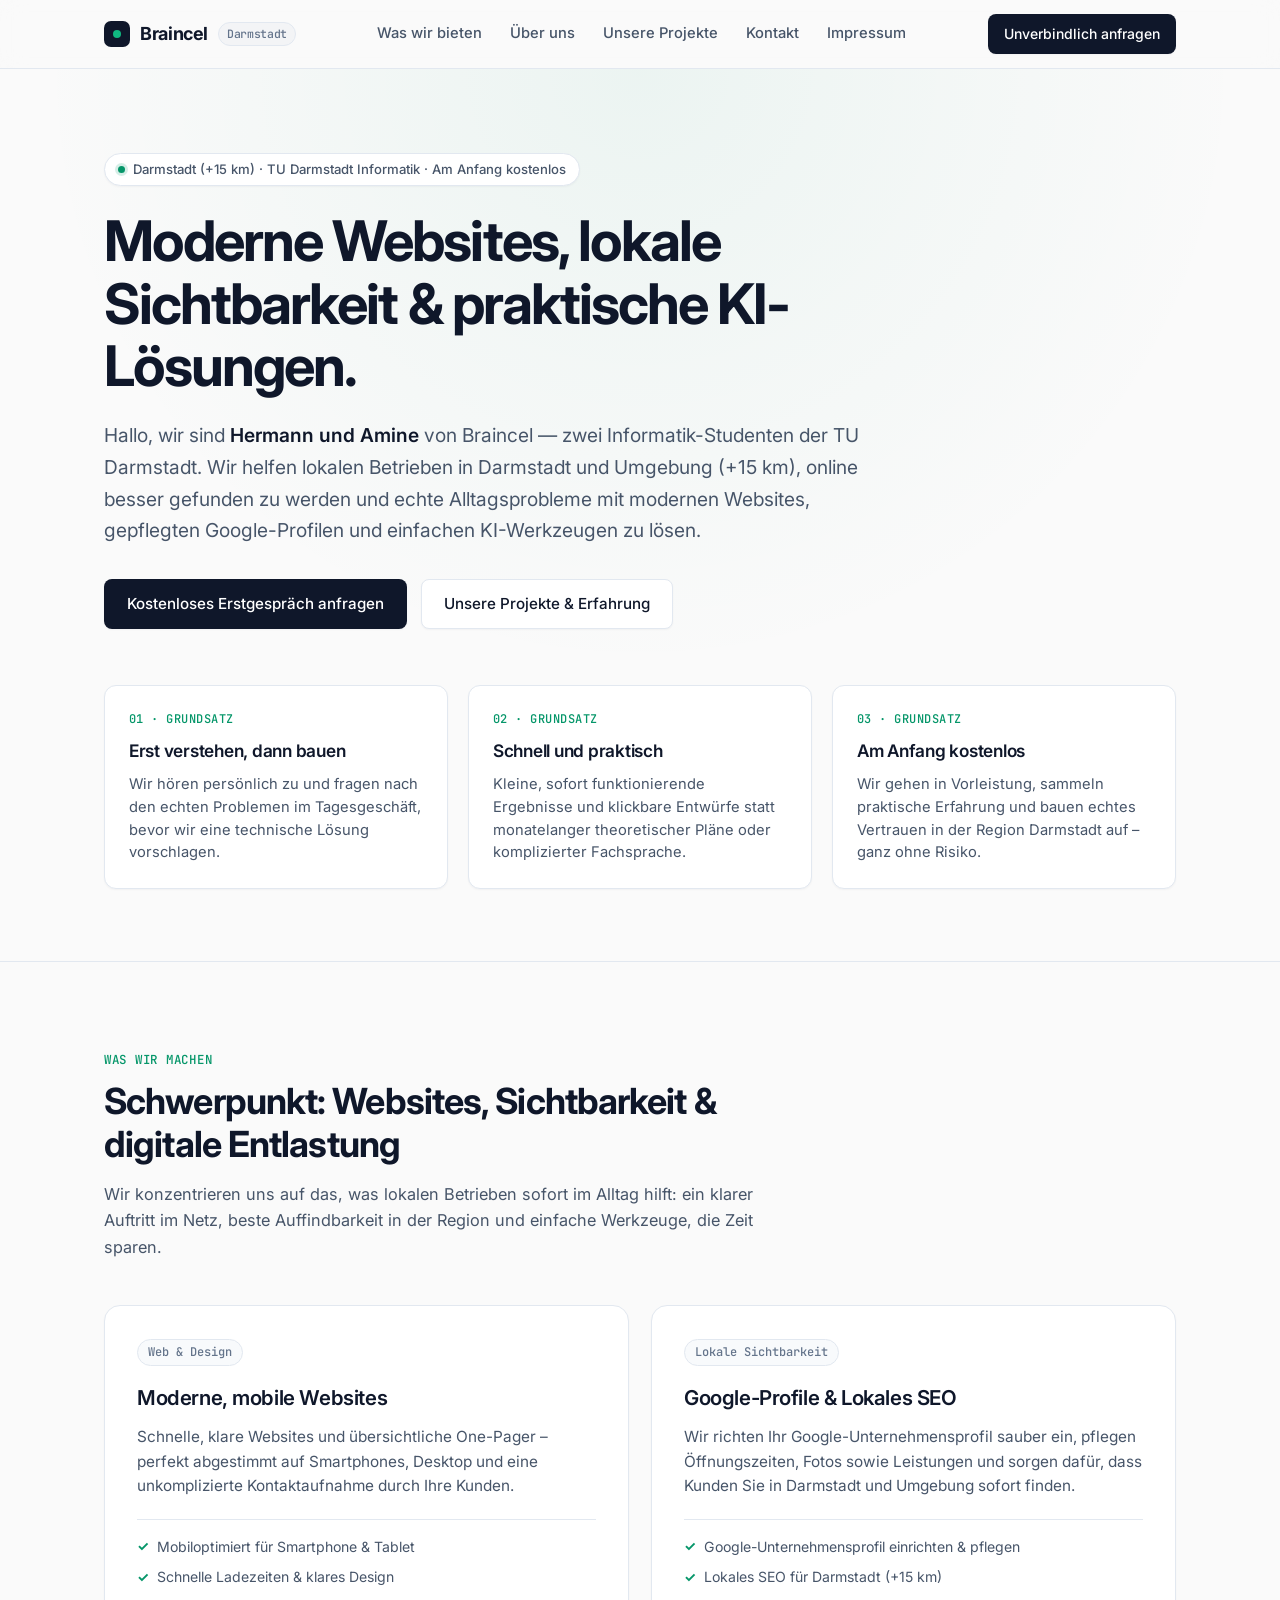
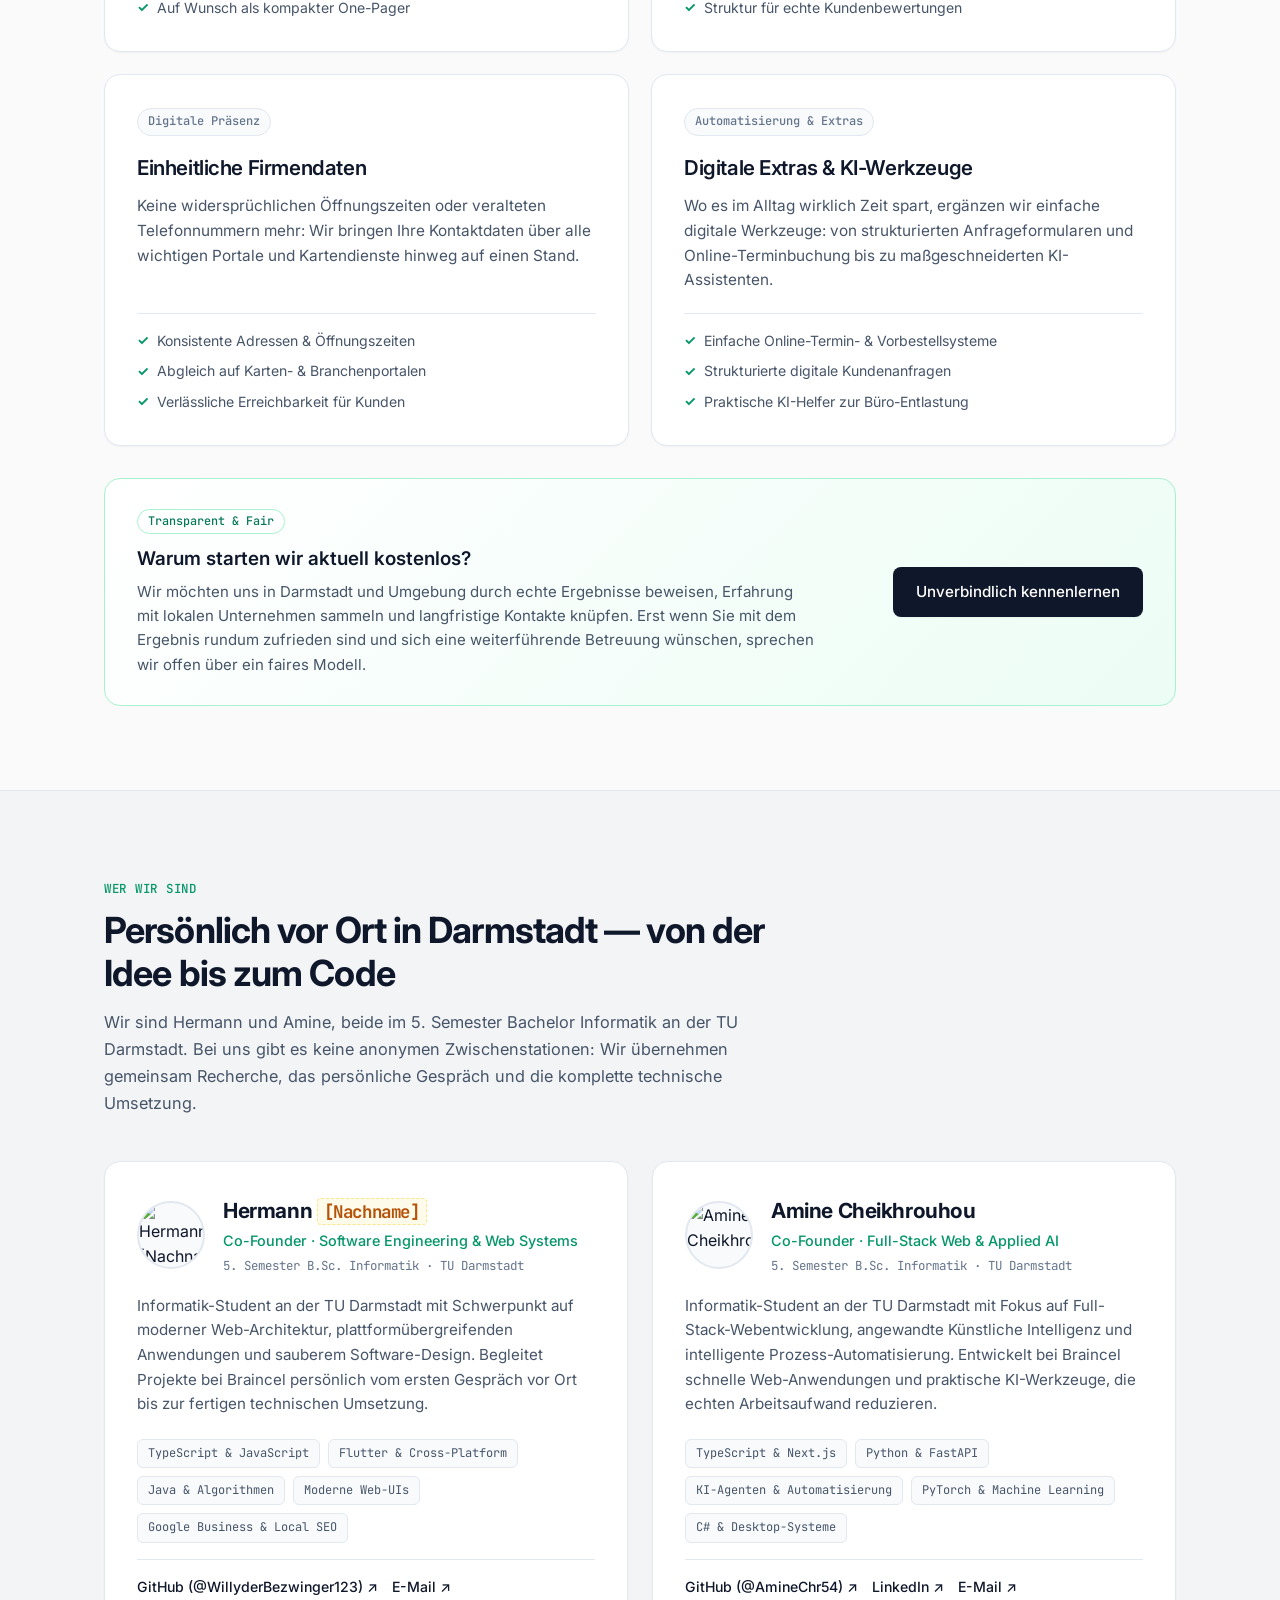
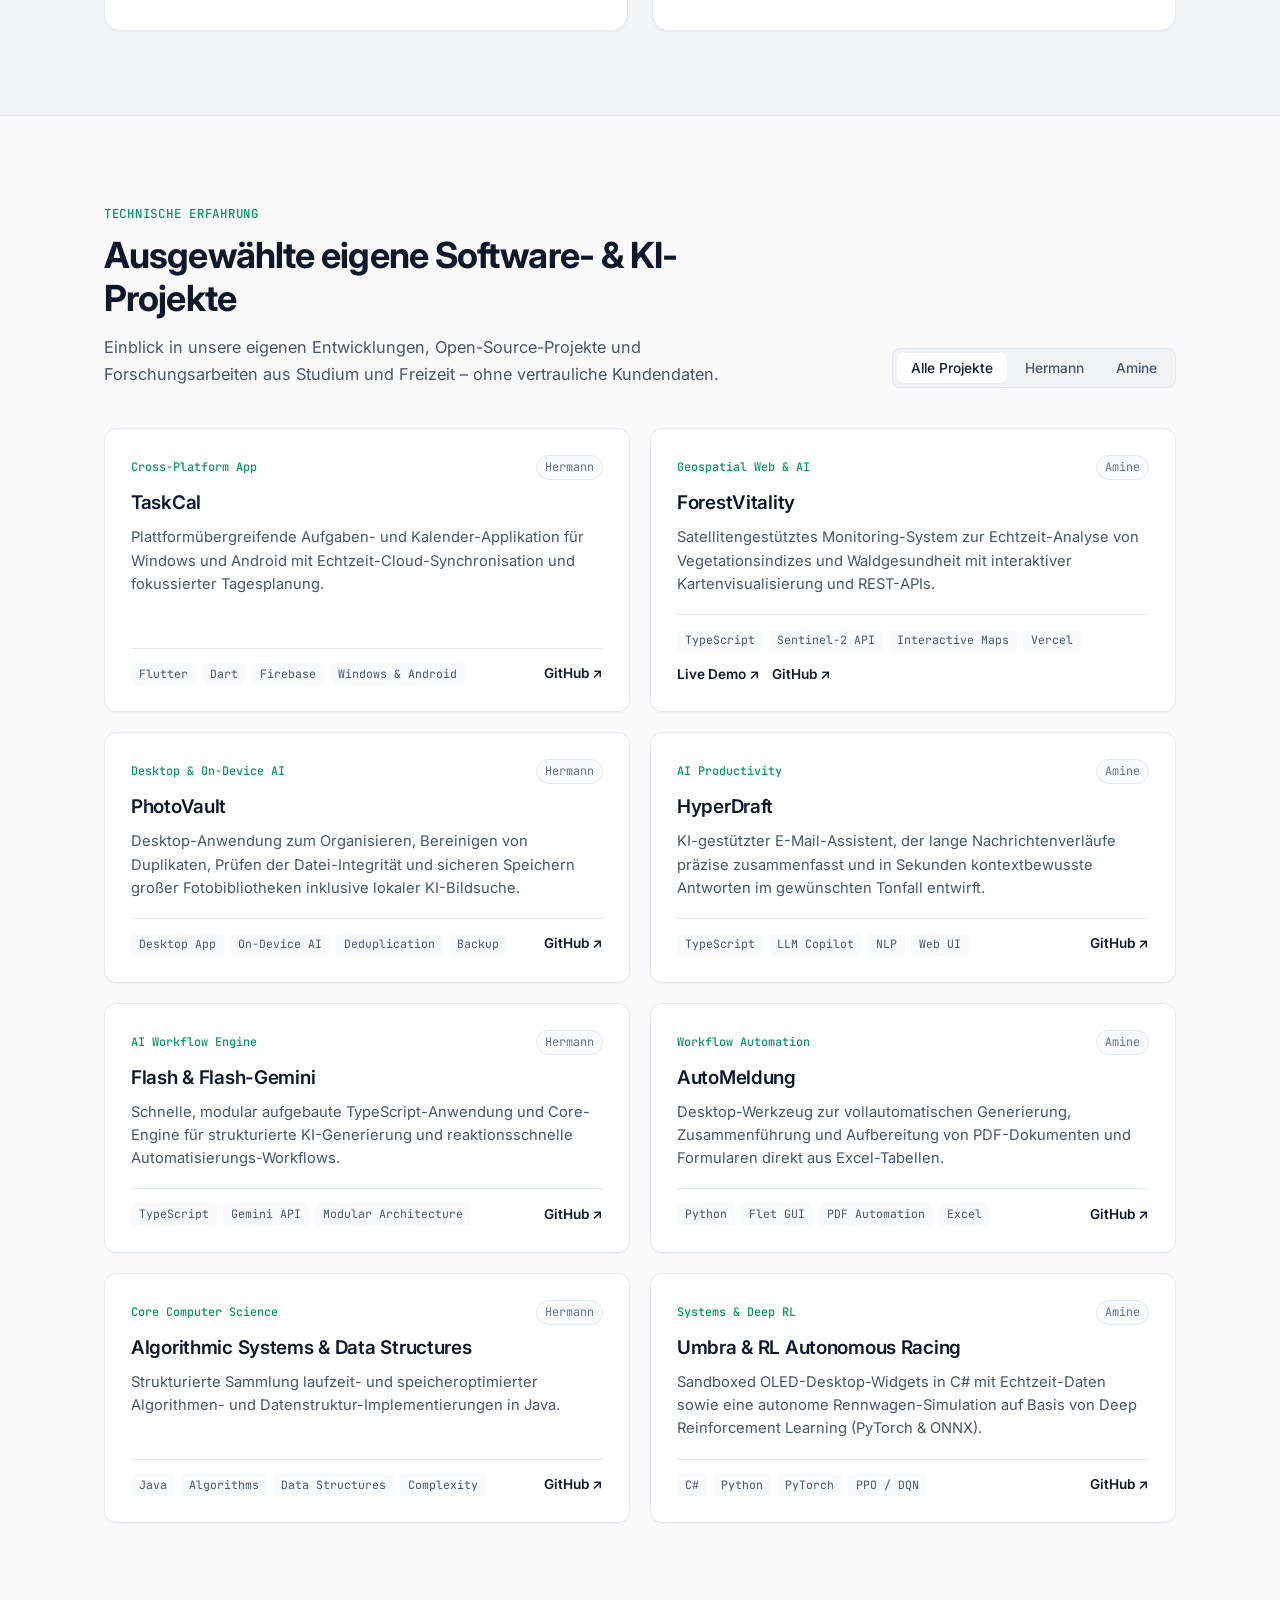
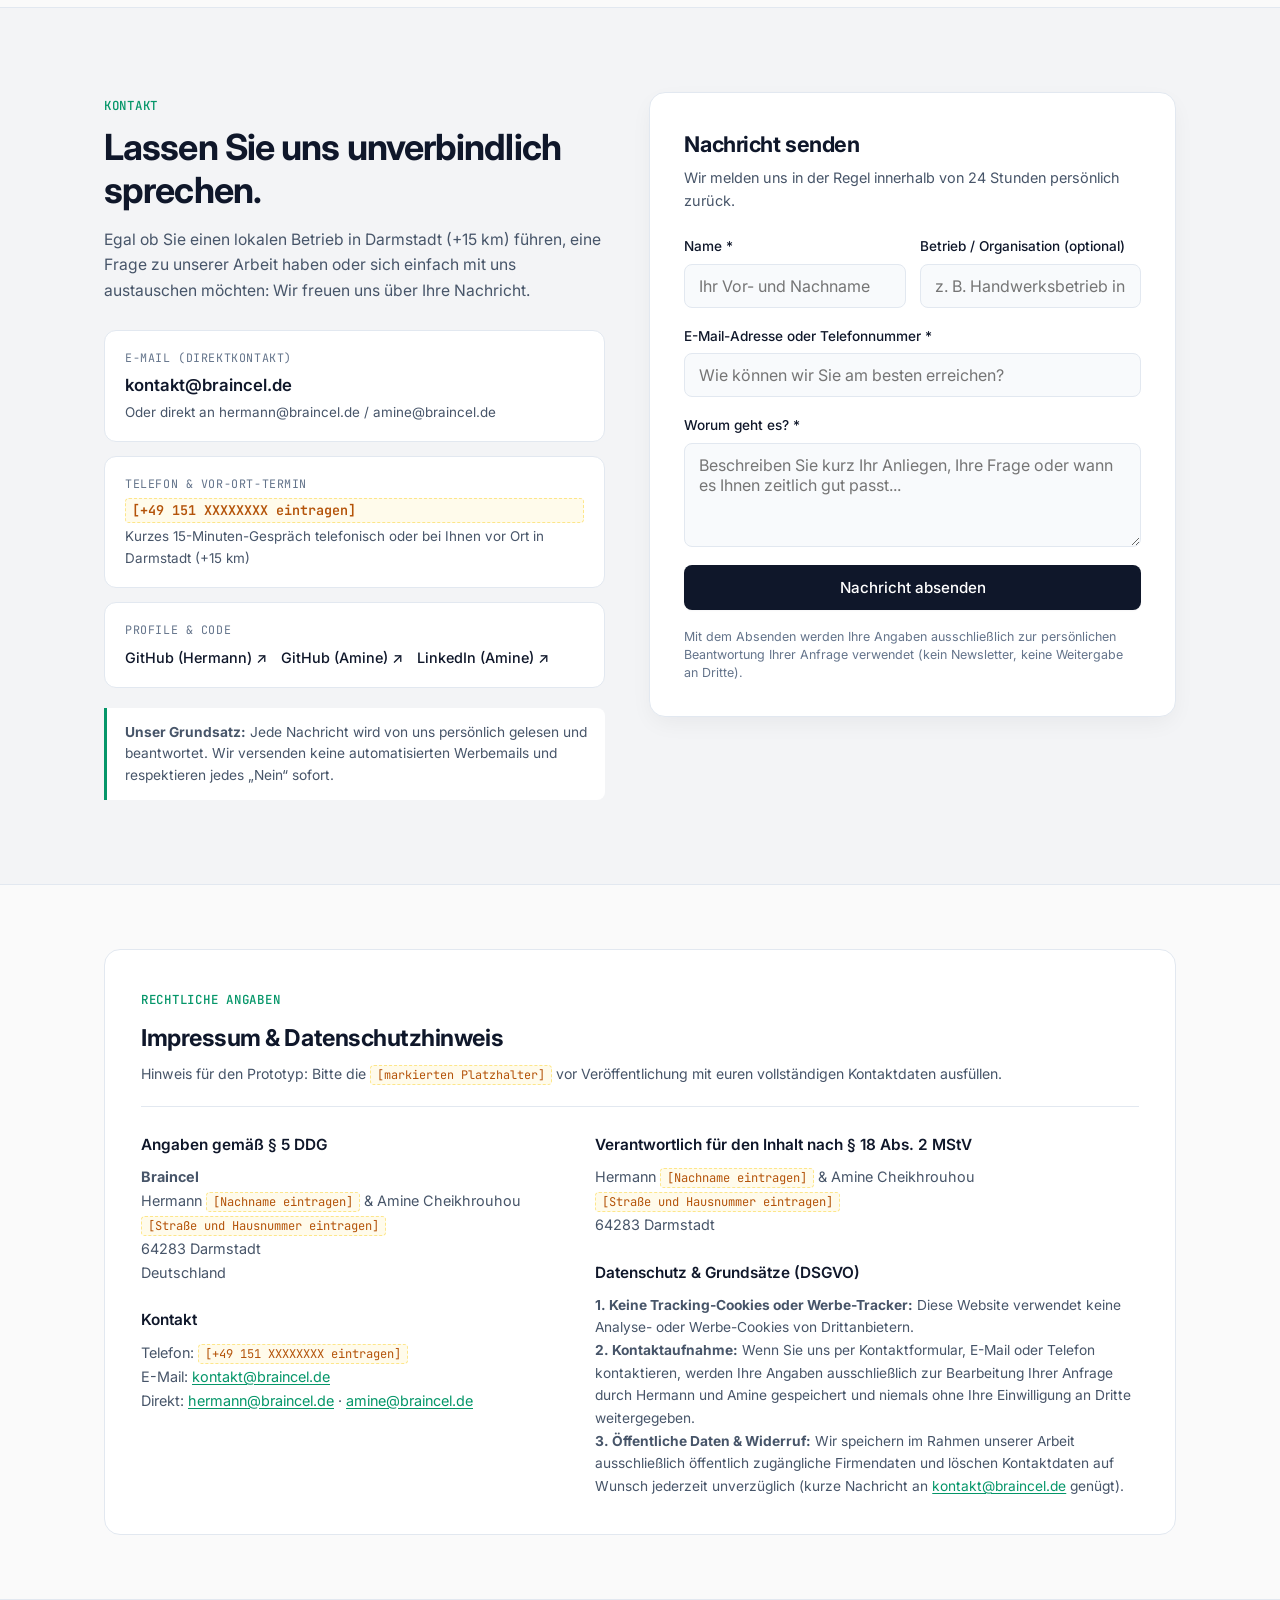
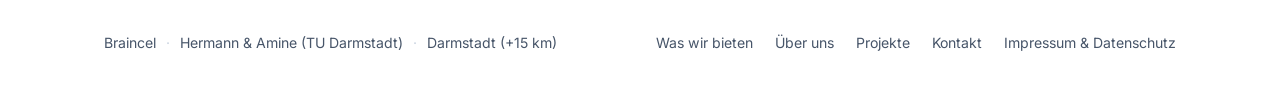
==== index.html @ 762ac243 "Initial commit: Braincel Web Prototype 2.0" ====
<!doctype html>
<html lang="de" dir="ltr">
<head>
  <meta charset="utf-8">
  <meta name="viewport" content="width=device-width, initial-scale=1">
  <title>Braincel — Moderne Websites, Sichtbarkeit &amp; KI-Lösungen in Darmstadt</title>
  <meta name="description" content="Braincel — Hermann & Amine, zwei Informatik-Studenten der TU Darmstadt. Moderne Websites, gepflegte Google-Profile, lokale Sichtbarkeit & praktische KI-Werkzeuge für Betriebe in Darmstadt (+15 km).">
  <meta property="og:type" content="website">
  <meta property="og:title" content="Braincel — Hermann & Amine · Darmstadt">
  <meta property="og:description" content="Moderne Websites, gepflegte Google-Profile und praktische KI-Lösungen für lokale Betriebe in Darmstadt (+15 km) – schnell, persönlich und am Anfang kostenlos.">
  <link rel="preconnect" href="https://fonts.googleapis.com">
  <link rel="preconnect" href="https://fonts.gstatic.com" crossorigin>
  <link href="https://fonts.googleapis.com/css2?family=Inter:wght@400;500;600;700&family=JetBrains+Mono:wght@400;500&display=swap" rel="stylesheet">
  <link rel="stylesheet" href="styles/main.css">
</head>
<body>

  <!-- ====================================================================
       STICKY STARTUP NAVBAR
       ==================================================================== -->
  <header class="site-header" id="top">
    <div class="container header-inner">
      <a href="#top" class="brand-logo" aria-label="Braincel Startseite">
        <span class="brand-mark" aria-hidden="true">
          <span class="brand-dot"></span>
        </span>
        <span class="brand-name">Braincel</span>
        <span class="brand-tag">Darmstadt</span>
      </a>

      <nav class="nav-links" id="nav-links" aria-label="Hauptnavigation">
        <a href="#leistungen" class="nav-link">Was wir bieten</a>
        <a href="#ueber-uns" class="nav-link">Über uns</a>
        <a href="#projekte" class="nav-link">Unsere Projekte</a>
        <a href="#kontakt" class="nav-link">Kontakt</a>
        <a href="#impressum" class="nav-link">Impressum</a>
      </nav>

      <div class="header-cta">
        <a href="#kontakt" class="btn btn-primary btn-sm">Unverbindlich anfragen</a>
        <button type="button" class="mobile-menu-btn" id="mobile-menu-btn" aria-label="Menü öffnen" aria-expanded="false">
          <span></span>
          <span></span>
        </button>
      </div>
    </div>
  </header>

  <main>
    <!-- ====================================================================
         1. HERO SECTION + WIE WIR ARBEITEN (3 PRINCIPLES)
         ==================================================================== -->
    <section class="hero-section">
      <div class="container">
        <div class="hero-content">
          <div class="eyebrow-pill">
            <span class="status-dot"></span>
            <span id="hero-badge">Darmstadt (+15 km) · TU Darmstadt Informatik · Am Anfang kostenlos</span>
          </div>

          <h1 class="hero-title" id="hero-title">
            Moderne Websites, lokale Sichtbarkeit &amp; praktische KI-Lösungen.
          </h1>

          <p class="hero-subtitle" id="hero-subtitle">
            Hallo, wir sind <strong>Hermann und Amine</strong> von Braincel — zwei Informatik-Studenten der TU Darmstadt. Wir helfen lokalen Betrieben in Darmstadt und Umgebung (+15 km), online besser gefunden zu werden und echte Alltagsprobleme mit modernen Websites, gepflegten Google-Profilen und einfachen KI-Werkzeugen zu lösen.
          </p>

          <div class="hero-actions">
            <a href="#kontakt" class="btn btn-primary">Kostenloses Erstgespräch anfragen</a>
            <a href="#projekte" class="btn btn-secondary">Unsere Projekte &amp; Erfahrung</a>
          </div>
        </div>

        <!-- 3 Core Principles from Obsidian ("Wie wir arbeiten") -->
        <div class="principles-grid" id="principles-grid">
          <article class="principle-card">
            <div class="principle-step">01 · Grundsatz</div>
            <h2 class="principle-title">Erst verstehen, dann bauen</h2>
            <p class="principle-desc">
              Wir hören persönlich zu und fragen nach den echten Problemen im Tagesgeschäft, bevor wir eine technische Lösung vorschlagen.
            </p>
          </article>

          <article class="principle-card">
            <div class="principle-step">02 · Grundsatz</div>
            <h2 class="principle-title">Schnell und praktisch</h2>
            <p class="principle-desc">
              Kleine, sofort funktionierende Ergebnisse und klickbare Entwürfe statt monatelanger theoretischer Pläne oder komplizierter Fachsprache.
            </p>
          </article>

          <article class="principle-card">
            <div class="principle-step">03 · Grundsatz</div>
            <h2 class="principle-title">Am Anfang kostenlos</h2>
            <p class="principle-desc">
              Wir gehen in Vorleistung, sammeln praktische Erfahrung und bauen echtes Vertrauen in der Region Darmstadt auf – ganz ohne Risiko.
            </p>
          </article>
        </div>
      </div>
    </section>

    <!-- ====================================================================
         2. WAS WIR BIETEN (SERVICES)
         ==================================================================== -->
    <section class="section" id="leistungen">
      <div class="container">
        <div class="section-header">
          <span class="section-kicker">Was wir machen</span>
          <h2 class="section-title">Schwerpunkt: Websites, Sichtbarkeit &amp; digitale Entlastung</h2>
          <p class="section-lead">
            Wir konzentrieren uns auf das, was lokalen Betrieben sofort im Alltag hilft: ein klarer Auftritt im Netz, beste Auffindbarkeit in der Region und einfache Werkzeuge, die Zeit sparen.
          </p>
        </div>

        <div class="services-grid" id="services-grid">
          <!-- Rendered from site-data.json with static fallback -->
        </div>

        <!-- Transparent Pricing Note from Obsidian -->
        <div class="pricing-banner">
          <div class="pricing-banner-left">
            <span class="badge-subtle">Transparent &amp; Fair</span>
            <h3>Warum starten wir aktuell kostenlos?</h3>
            <p>
              Wir möchten uns in Darmstadt und Umgebung durch echte Ergebnisse beweisen, Erfahrung mit lokalen Unternehmen sammeln und langfristige Kontakte knüpfen. Erst wenn Sie mit dem Ergebnis rundum zufrieden sind und sich eine weiterführende Betreuung wünschen, sprechen wir offen über ein faires Modell.
            </p>
          </div>
          <div class="pricing-banner-right">
            <a href="#kontakt" class="btn btn-primary">Unverbindlich kennenlernen</a>
          </div>
        </div>
      </div>
    </section>

    <!-- ====================================================================
         3. ÜBER UNS (HERMANN & AMINE)
         ==================================================================== -->
    <section class="section section-alt" id="ueber-uns">
      <div class="container">
        <div class="section-header">
          <span class="section-kicker">Wer wir sind</span>
          <h2 class="section-title">Persönlich vor Ort in Darmstadt — von der Idee bis zum Code</h2>
          <p class="section-lead">
            Wir sind Hermann und Amine, beide im 5. Semester Bachelor Informatik an der TU Darmstadt. Bei uns gibt es keine anonymen Zwischenstationen: Wir übernehmen gemeinsam Recherche, das persönliche Gespräch und die komplette technische Umsetzung.
          </p>
        </div>

        <div class="founders-grid" id="founders-grid">
          <!-- Rendered from site-data.json -->
        </div>
      </div>
    </section>

    <!-- ====================================================================
         4. UNSERE PRIVATEN PROJEKTE & ERFAHRUNG (NO CUSTOMER DEMOS)
         ==================================================================== -->
    <section class="section" id="projekte">
      <div class="container">
        <div class="section-header-row">
          <div>
            <span class="section-kicker">Technische Erfahrung</span>
            <h2 class="section-title">Ausgewählte eigene Software- &amp; KI-Projekte</h2>
            <p class="section-lead">
              Einblick in unsere eigenen Entwicklungen, Open-Source-Projekte und Forschungsarbeiten aus Studium und Freizeit – ohne vertrauliche Kundendaten.
            </p>
          </div>

          <div class="filter-pills" id="project-filters" role="tablist" aria-label="Projekte filtern">
            <button type="button" class="filter-pill active" data-filter="all">Alle Projekte</button>
            <button type="button" class="filter-pill" data-filter="hermann">Hermann</button>
            <button type="button" class="filter-pill" data-filter="amine">Amine</button>
          </div>
        </div>

        <div class="projects-grid" id="projects-grid">
          <!-- Rendered from site-data.json -->
        </div>
      </div>
    </section>

    <!-- ====================================================================
         5. KONTAKT SECTION
         ==================================================================== -->
    <section class="section section-alt" id="kontakt">
      <div class="container">
        <div class="contact-layout">
          <!-- Left Column: Direct Contact Info & Trust Promise -->
          <div class="contact-info">
            <span class="section-kicker">Kontakt</span>
            <h2 class="section-title">Lassen Sie uns unverbindlich sprechen.</h2>
            <p class="contact-lead">
              Egal ob Sie einen lokalen Betrieb in Darmstadt (+15 km) führen, eine Frage zu unserer Arbeit haben oder sich einfach mit uns austauschen möchten: Wir freuen uns über Ihre Nachricht.
            </p>

            <div class="contact-cards">
              <a href="mailto:kontakt@braincel.de" class="contact-card">
                <div class="contact-card-label">E-Mail (Direktkontakt)</div>
                <div class="contact-card-value">kontakt@braincel.de</div>
                <div class="contact-card-sub">Oder direkt an hermann@braincel.de / amine@braincel.de</div>
              </a>

              <div class="contact-card">
                <div class="contact-card-label">Telefon &amp; Vor-Ort-Termin</div>
                <div class="contact-card-value placeholder-highlight">[+49 151 XXXXXXXX eintragen]</div>
                <div class="contact-card-sub">Kurzes 15-Minuten-Gespräch telefonisch oder bei Ihnen vor Ort in Darmstadt (+15 km)</div>
              </div>

              <div class="contact-card">
                <div class="contact-card-label">Profile &amp; Code</div>
                <div class="contact-links-inline">
                  <a href="https://github.com/WillyderBezwinger123" target="_blank" rel="noopener">GitHub (Hermann) ↗</a>
                  <a href="https://github.com/AmineChr54" target="_blank" rel="noopener">GitHub (Amine) ↗</a>
                  <a href="https://www.linkedin.com/in/aminechr/" target="_blank" rel="noopener">LinkedIn (Amine) ↗</a>
                </div>
              </div>
            </div>

            <div class="trust-box">
              <strong>Unser Grundsatz:</strong> Jede Nachricht wird von uns persönlich gelesen und beantwortet. Wir versenden keine automatisierten Werbemails und respektieren jedes „Nein“ sofort.
            </div>
          </div>

          <!-- Right Column: Single Clean Contact Form -->
          <div class="contact-form-card">
            <h3 class="form-title">Nachricht senden</h3>
            <p class="form-subtitle">Wir melden uns in der Regel innerhalb von 24 Stunden persönlich zurück.</p>

            <form id="contact-form" class="contact-form">
              <div class="form-row">
                <div class="form-field">
                  <label for="input-name">Name *</label>
                  <input type="text" id="input-name" name="name" required placeholder="Ihr Vor- und Nachname">
                </div>
                <div class="form-field">
                  <label for="input-company">Betrieb / Organisation (optional)</label>
                  <input type="text" id="input-company" name="company" placeholder="z. B. Handwerksbetrieb in Darmstadt">
                </div>
              </div>

              <div class="form-field">
                <label for="input-contact">E-Mail-Adresse oder Telefonnummer *</label>
                <input type="text" id="input-contact" name="contact" required placeholder="Wie können wir Sie am besten erreichen?">
              </div>

              <div class="form-field">
                <label for="input-message">Worum geht es? *</label>
                <textarea id="input-message" name="message" rows="4" required placeholder="Beschreiben Sie kurz Ihr Anliegen, Ihre Frage oder wann es Ihnen zeitlich gut passt..."></textarea>
              </div>

              <button type="submit" class="btn btn-primary btn-full">Nachricht absenden</button>
              <p class="form-privacy-hint">
                Mit dem Absenden werden Ihre Angaben ausschließlich zur persönlichen Beantwortung Ihrer Anfrage verwendet (kein Newsletter, keine Weitergabe an Dritte).
              </p>
              <div class="form-feedback" id="form-feedback" role="status" aria-live="polite"></div>
            </form>
          </div>
        </div>
      </div>
    </section>

    <!-- ====================================================================
         6. CUSTOM IMPRESSUM & DATENSCHUTZ
         ==================================================================== -->
    <section class="section impressum-section" id="impressum">
      <div class="container">
        <div class="impressum-card">
          <div class="impressum-header">
            <span class="section-kicker">Rechtliche Angaben</span>
            <h2 class="impressum-title">Impressum &amp; Datenschutzhinweis</h2>
            <p class="impressum-note">
              Hinweis für den Prototyp: Bitte die <span class="placeholder-badge">[markierten Platzhalter]</span> vor Veröffentlichung mit euren vollständigen Kontaktdaten ausfüllen.
            </p>
          </div>

          <div class="impressum-grid">
            <div class="impressum-col">
              <h3>Angaben gemäß § 5 DDG</h3>
              <p>
                <strong>Braincel</strong><br>
                Hermann <span class="placeholder-highlight">[Nachname eintragen]</span> &amp; Amine Cheikhrouhou<br>
                <span class="placeholder-highlight">[Straße und Hausnummer eintragen]</span><br>
                64283 Darmstadt<br>
                Deutschland
              </p>

              <h3 style="margin-top: 24px;">Kontakt</h3>
              <p>
                Telefon: <span class="placeholder-highlight">[+49 151 XXXXXXXX eintragen]</span><br>
                E-Mail: <a href="mailto:kontakt@braincel.de">kontakt@braincel.de</a><br>
                Direkt: <a href="mailto:hermann@braincel.de">hermann@braincel.de</a> · <a href="mailto:amine@braincel.de">amine@braincel.de</a>
              </p>
            </div>

            <div class="impressum-col">
              <h3>Verantwortlich für den Inhalt nach § 18 Abs. 2 MStV</h3>
              <p>
                Hermann <span class="placeholder-highlight">[Nachname eintragen]</span> &amp; Amine Cheikhrouhou<br>
                <span class="placeholder-highlight">[Straße und Hausnummer eintragen]</span><br>
                64283 Darmstadt
              </p>

              <h3 style="margin-top: 24px;">Datenschutz &amp; Grundsätze (DSGVO)</h3>
              <p class="impressum-small">
                <strong>1. Keine Tracking-Cookies oder Werbe-Tracker:</strong> Diese Website verwendet keine Analyse- oder Werbe-Cookies von Drittanbietern.<br>
                <strong>2. Kontaktaufnahme:</strong> Wenn Sie uns per Kontaktformular, E-Mail oder Telefon kontaktieren, werden Ihre Angaben ausschließlich zur Bearbeitung Ihrer Anfrage durch Hermann und Amine gespeichert und niemals ohne Ihre Einwilligung an Dritte weitergegeben.<br>
                <strong>3. Öffentliche Daten &amp; Widerruf:</strong> Wir speichern im Rahmen unserer Arbeit ausschließlich öffentlich zugängliche Firmendaten und löschen Kontaktdaten auf Wunsch jederzeit unverzüglich (kurze Nachricht an <a href="mailto:kontakt@braincel.de">kontakt@braincel.de</a> genügt).
              </p>
            </div>
          </div>
        </div>
      </div>
    </section>
  </main>

  <!-- ====================================================================
       CLEAN STARTUP FOOTER
       ==================================================================== -->
  <footer class="site-footer">
    <div class="container footer-inner">
      <div class="footer-left">
        <span class="brand-name">Braincel</span>
        <span class="footer-divider">·</span>
        <span>Hermann &amp; Amine (TU Darmstadt)</span>
        <span class="footer-divider">·</span>
        <span>Darmstadt (+15 km)</span>
      </div>

      <div class="footer-right">
        <a href="#leistungen">Was wir bieten</a>
        <a href="#ueber-uns">Über uns</a>
        <a href="#projekte">Projekte</a>
        <a href="#kontakt">Kontakt</a>
        <a href="#impressum">Impressum &amp; Datenschutz</a>
      </div>
    </div>
  </footer>

  <script src="scripts/app.js"></script>
</body>
</html>
---- styles/main.css ----
/* ==========================================================================
   BRAINCEL — PROGRESSIVE STARTUP DESIGN SYSTEM (v2.0)
   Aesthetic: Clean Light Mode (Vercel / Linear / Stripe Inspired)
   ========================================================================== */

:root {
  /* Surfaces */
  --bg-page: #fafafa;
  --bg-alt: #f3f4f6;
  --bg-card: #ffffff;
  --bg-subtle: #f8fafc;

  /* Typography & Ink */
  --ink-primary: #0f172a;
  --ink-secondary: #475569;
  --ink-muted: #64748b;

  /* Borders & Hairlines */
  --border-light: #e2e8f0;
  --border-hover: #cbd5e1;

  /* Startup Accents */
  --accent: #059669;
  --accent-dark: #047857;
  --accent-soft: #ecfdf5;
  --accent-border: #a7f3d0;

  /* Placeholder Highlight for Impressum / Contact */
  --placeholder-bg: #fffbeb;
  --placeholder-text: #b45309;
  --placeholder-border: #fde68a;

  /* Fonts */
  --font-sans: "Inter", -apple-system, BlinkMacSystemFont, "Segoe UI", Roboto, sans-serif;
  --font-mono: "JetBrains Mono", ui-monospace, SFMono-Regular, Menlo, Consolas, monospace;

  /* Layout & Radius */
  --container-max: 1120px;
  --radius-sm: 8px;
  --radius-md: 12px;
  --radius-lg: 16px;
  --shadow-sm: 0 1px 2px rgba(15, 23, 42, 0.04);
  --shadow-md: 0 8px 24px -4px rgba(15, 23, 42, 0.06);
  --transition: 0.2s cubic-bezier(0.16, 1, 0.3, 1);
}

*,
*::before,
*::after {
  box-sizing: border-box;
  margin: 0;
  padding: 0;
}

html {
  scroll-behavior: smooth;
  -webkit-font-smoothing: antialiased;
  -moz-osx-font-smoothing: grayscale;
  background-color: var(--bg-page);
  color: var(--ink-primary);
  font-family: var(--font-sans);
  font-size: 16px;
  line-height: 1.6;
}

body {
  background-color: var(--bg-page);
  color: var(--ink-primary);
  overflow-x: hidden;
}

a {
  color: inherit;
  text-decoration: none;
}

button,
input,
textarea {
  font-family: inherit;
  font-size: inherit;
  color: inherit;
}

.container {
  max-width: var(--container-max);
  margin: 0 auto;
  padding: 0 24px;
}

/* ==========================================================================
   STICKY STARTUP HEADER
   ========================================================================== */

.site-header {
  position: sticky;
  top: 0;
  z-index: 100;
  background: rgba(250, 250, 250, 0.86);
  backdrop-filter: blur(12px);
  -webkit-backdrop-filter: blur(12px);
  border-bottom: 1px solid var(--border-light);
}

.header-inner {
  display: flex;
  align-items: center;
  justify-content: space-between;
  height: 68px;
  gap: 24px;
}

.brand-logo {
  display: inline-flex;
  align-items: center;
  gap: 10px;
  font-weight: 700;
  font-size: 1.125rem;
  letter-spacing: -0.02em;
}

.brand-mark {
  width: 26px;
  height: 26px;
  border-radius: 7px;
  background: var(--ink-primary);
  display: inline-flex;
  align-items: center;
  justify-content: center;
}

.brand-dot {
  width: 8px;
  height: 8px;
  border-radius: 50%;
  background: #10b981;
}

.brand-tag {
  font-family: var(--font-mono);
  font-size: 0.72rem;
  font-weight: 500;
  color: var(--ink-muted);
  background: var(--bg-alt);
  border: 1px solid var(--border-light);
  padding: 2px 8px;
  border-radius: 999px;
}

.nav-links {
  display: flex;
  align-items: center;
  gap: 28px;
}

.nav-link {
  font-size: 0.92rem;
  font-weight: 500;
  color: var(--ink-secondary);
  transition: color var(--transition);
}

.nav-link:hover {
  color: var(--ink-primary);
}

.header-cta {
  display: flex;
  align-items: center;
  gap: 12px;
}

.mobile-menu-btn {
  display: none;
  width: 38px;
  height: 38px;
  border: 1px solid var(--border-light);
  background: var(--bg-card);
  border-radius: var(--radius-sm);
  cursor: pointer;
  flex-direction: column;
  align-items: center;
  justify-content: center;
  gap: 5px;
}

.mobile-menu-btn span {
  display: block;
  width: 16px;
  height: 1.5px;
  background: var(--ink-primary);
  transition: transform var(--transition);
}

/* ==========================================================================
   BUTTONS & PILLS
   ========================================================================== */

.btn {
  display: inline-flex;
  align-items: center;
  justify-content: center;
  gap: 8px;
  font-weight: 500;
  font-size: 0.95rem;
  padding: 12px 22px;
  border-radius: var(--radius-sm);
  border: 1px solid transparent;
  cursor: pointer;
  transition: all var(--transition);
  white-space: nowrap;
}

.btn-sm {
  padding: 8px 15px;
  font-size: 0.875rem;
}

.btn-full {
  width: 100%;
}

.btn-primary {
  background: var(--ink-primary);
  color: #ffffff;
  box-shadow: var(--shadow-sm);
}

.btn-primary:hover {
  background: #1e293b;
  transform: translateY(-1px);
  box-shadow: var(--shadow-md);
}

.btn-secondary {
  background: var(--bg-card);
  color: var(--ink-primary);
  border-color: var(--border-light);
  box-shadow: var(--shadow-sm);
}

.btn-secondary:hover {
  border-color: var(--border-hover);
  background: var(--bg-subtle);
}

.eyebrow-pill {
  display: inline-flex;
  align-items: center;
  gap: 8px;
  padding: 5px 13px;
  border-radius: 999px;
  background: var(--bg-card);
  border: 1px solid var(--border-light);
  font-size: 0.82rem;
  font-weight: 500;
  color: var(--ink-secondary);
  box-shadow: var(--shadow-sm);
  margin-bottom: 24px;
}

.status-dot {
  width: 7px;
  height: 7px;
  border-radius: 50%;
  background: var(--accent);
  box-shadow: 0 0 0 3px rgba(5, 150, 105, 0.16);
}

/* ==========================================================================
   1. HERO SECTION & PRINCIPLES
   ========================================================================== */

.hero-section {
  padding: 84px 0 72px;
  background: radial-gradient(circle at 50% 0%, rgba(5, 150, 105, 0.06), transparent 55%);
  border-bottom: 1px solid var(--border-light);
}

.hero-content {
  max-width: 780px;
}

.hero-title {
  font-size: clamp(2.25rem, 4.6vw, 3.5rem);
  font-weight: 700;
  line-height: 1.12;
  letter-spacing: -0.035em;
  color: var(--ink-primary);
  margin-bottom: 22px;
}

.hero-subtitle {
  font-size: clamp(1.05rem, 1.5vw, 1.2rem);
  line-height: 1.65;
  color: var(--ink-secondary);
  margin-bottom: 32px;
}

.hero-subtitle strong {
  color: var(--ink-primary);
  font-weight: 600;
}

.hero-actions {
  display: flex;
  flex-wrap: wrap;
  gap: 14px;
  margin-bottom: 56px;
}

.principles-grid {
  display: grid;
  grid-template-columns: repeat(3, 1fr);
  gap: 20px;
}

.principle-card {
  background: var(--bg-card);
  border: 1px solid var(--border-light);
  border-radius: var(--radius-md);
  padding: 24px;
  box-shadow: var(--shadow-sm);
}

.principle-step {
  font-family: var(--font-mono);
  font-size: 0.75rem;
  font-weight: 500;
  color: var(--accent);
  text-transform: uppercase;
  letter-spacing: 0.04em;
  margin-bottom: 8px;
}

.principle-title {
  font-size: 1.08rem;
  font-weight: 600;
  letter-spacing: -0.015em;
  margin-bottom: 8px;
}

.principle-desc {
  font-size: 0.92rem;
  color: var(--ink-secondary);
  line-height: 1.55;
}

/* ==========================================================================
   COMMON SECTION STYLES
   ========================================================================== */

.section {
  padding: 84px 0;
  border-bottom: 1px solid var(--border-light);
}

.section-alt {
  background: var(--bg-alt);
}

.section-header {
  max-width: 680px;
  margin-bottom: 44px;
}

.section-header-row {
  display: flex;
  align-items: flex-end;
  justify-content: space-between;
  gap: 24px;
  flex-wrap: wrap;
  margin-bottom: 40px;
}

.section-header-row > div:first-child {
  max-width: 640px;
}

.section-kicker {
  display: inline-block;
  font-family: var(--font-mono);
  font-size: 0.78rem;
  font-weight: 500;
  text-transform: uppercase;
  letter-spacing: 0.06em;
  color: var(--accent);
  margin-bottom: 10px;
}

.section-title {
  font-size: clamp(1.7rem, 3vw, 2.25rem);
  font-weight: 700;
  line-height: 1.2;
  letter-spacing: -0.025em;
  margin-bottom: 14px;
}

.section-lead {
  font-size: 1.02rem;
  color: var(--ink-secondary);
  line-height: 1.65;
}

/* ==========================================================================
   2. SERVICES SECTION ("WAS WIR BIETEN")
   ========================================================================== */

.services-grid {
  display: grid;
  grid-template-columns: repeat(2, 1fr);
  gap: 22px;
  margin-bottom: 32px;
}

.service-card {
  background: var(--bg-card);
  border: 1px solid var(--border-light);
  border-radius: var(--radius-lg);
  padding: 32px;
  box-shadow: var(--shadow-sm);
  transition: border-color var(--transition), box-shadow var(--transition);
  display: flex;
  flex-direction: column;
  justify-content: space-between;
}

.service-card:hover {
  border-color: var(--border-hover);
  box-shadow: var(--shadow-md);
}

.service-tag {
  display: inline-block;
  font-family: var(--font-mono);
  font-size: 0.75rem;
  font-weight: 500;
  color: var(--ink-muted);
  background: var(--bg-subtle);
  border: 1px solid var(--border-light);
  padding: 3px 10px;
  border-radius: 999px;
  margin-bottom: 16px;
}

.service-title {
  font-size: 1.28rem;
  font-weight: 600;
  letter-spacing: -0.02em;
  margin-bottom: 10px;
}

.service-desc {
  font-size: 0.96rem;
  color: var(--ink-secondary);
  line-height: 1.6;
  margin-bottom: 20px;
}

.service-highlights {
  list-style: none;
  border-top: 1px solid var(--border-light);
  padding-top: 16px;
  display: flex;
  flex-direction: column;
  gap: 8px;
}

.service-highlights li {
  font-size: 0.88rem;
  color: var(--ink-secondary);
  display: flex;
  align-items: center;
  gap: 8px;
}

.service-highlights li::before {
  content: "✓";
  color: var(--accent);
  font-weight: 700;
  font-size: 0.85rem;
}

.pricing-banner {
  background: var(--bg-card);
  border: 1px solid var(--accent-border);
  background: linear-gradient(135deg, #ffffff 0%, var(--accent-soft) 100%);
  border-radius: var(--radius-lg);
  padding: 28px 32px;
  display: flex;
  align-items: center;
  justify-content: space-between;
  gap: 28px;
  flex-wrap: wrap;
}

.pricing-banner-left {
  max-width: 680px;
}

.badge-subtle {
  display: inline-block;
  font-family: var(--font-mono);
  font-size: 0.74rem;
  font-weight: 500;
  color: var(--accent-dark);
  background: #ffffff;
  border: 1px solid var(--accent-border);
  padding: 2px 10px;
  border-radius: 999px;
  margin-bottom: 10px;
}

.pricing-banner h3 {
  font-size: 1.18rem;
  font-weight: 600;
  margin-bottom: 6px;
}

.pricing-banner p {
  font-size: 0.94rem;
  color: var(--ink-secondary);
  line-height: 1.6;
}

/* ==========================================================================
   3. FOUNDERS SECTION ("ÜBER UNS")
   ========================================================================== */

.founders-grid {
  display: grid;
  grid-template-columns: repeat(2, 1fr);
  gap: 24px;
}

.founder-card {
  background: var(--bg-card);
  border: 1px solid var(--border-light);
  border-radius: var(--radius-lg);
  padding: 32px;
  box-shadow: var(--shadow-sm);
  display: flex;
  flex-direction: column;
  justify-content: space-between;
  gap: 22px;
}

.founder-top {
  display: flex;
  align-items: center;
  gap: 18px;
}

.founder-avatar {
  width: 68px;
  height: 68px;
  border-radius: 50%;
  object-fit: cover;
  border: 2px solid var(--border-light);
  background: var(--bg-subtle);
  flex-shrink: 0;
}

.founder-name {
  font-size: 1.3rem;
  font-weight: 700;
  letter-spacing: -0.02em;
}

.founder-role {
  font-size: 0.9rem;
  font-weight: 500;
  color: var(--accent);
  margin-top: 2px;
}

.founder-edu {
  font-family: var(--font-mono);
  font-size: 0.78rem;
  color: var(--ink-muted);
  margin-top: 4px;
}

.founder-bio {
  font-size: 0.95rem;
  color: var(--ink-secondary);
  line-height: 1.62;
}

.founder-skills {
  display: flex;
  flex-wrap: wrap;
  gap: 8px;
}

.skill-chip {
  font-family: var(--font-mono);
  font-size: 0.75rem;
  color: var(--ink-secondary);
  background: var(--bg-subtle);
  border: 1px solid var(--border-light);
  padding: 4px 10px;
  border-radius: 6px;
}

.founder-links {
  display: flex;
  flex-wrap: wrap;
  gap: 14px;
  padding-top: 16px;
  border-top: 1px solid var(--border-light);
}

.founder-link {
  font-size: 0.88rem;
  font-weight: 500;
  color: var(--ink-primary);
  display: inline-flex;
  align-items: center;
  gap: 4px;
  transition: color var(--transition);
}

.founder-link:hover {
  color: var(--accent);
}

/* ==========================================================================
   4. PRIVATE PROJECTS SECTION ("UNSERE PROJEKTE")
   ========================================================================== */

.filter-pills {
  display: inline-flex;
  background: var(--bg-alt);
  border: 1px solid var(--border-light);
  padding: 4px;
  border-radius: var(--radius-sm);
  gap: 4px;
}

.filter-pill {
  padding: 7px 14px;
  border-radius: 6px;
  border: none;
  background: transparent;
  font-size: 0.86rem;
  font-weight: 500;
  color: var(--ink-secondary);
  cursor: pointer;
  transition: all var(--transition);
}

.filter-pill:hover {
  color: var(--ink-primary);
}

.filter-pill.active {
  background: var(--bg-card);
  color: var(--ink-primary);
  box-shadow: var(--shadow-sm);
}

.projects-grid {
  display: grid;
  grid-template-columns: repeat(2, 1fr);
  gap: 20px;
}

.project-card {
  background: var(--bg-card);
  border: 1px solid var(--border-light);
  border-radius: var(--radius-md);
  padding: 26px;
  box-shadow: var(--shadow-sm);
  transition: border-color var(--transition), transform var(--transition), box-shadow var(--transition);
  display: flex;
  flex-direction: column;
  justify-content: space-between;
  gap: 18px;
}

.project-card:hover {
  border-color: var(--border-hover);
  transform: translateY(-2px);
  box-shadow: var(--shadow-md);
}

.project-meta {
  display: flex;
  align-items: center;
  justify-content: space-between;
  gap: 10px;
}

.project-category {
  font-family: var(--font-mono);
  font-size: 0.74rem;
  font-weight: 500;
  color: var(--accent);
}

.project-author {
  font-family: var(--font-mono);
  font-size: 0.74rem;
  color: var(--ink-muted);
  background: var(--bg-subtle);
  border: 1px solid var(--border-light);
  padding: 2px 8px;
  border-radius: 999px;
}

.project-title {
  font-size: 1.18rem;
  font-weight: 600;
  letter-spacing: -0.015em;
  margin-top: 8px;
  margin-bottom: 8px;
}

.project-desc {
  font-size: 0.92rem;
  color: var(--ink-secondary);
  line-height: 1.58;
}

.project-footer {
  display: flex;
  align-items: center;
  justify-content: space-between;
  gap: 12px;
  flex-wrap: wrap;
  padding-top: 14px;
  border-top: 1px solid var(--border-light);
}

.project-stack {
  display: flex;
  flex-wrap: wrap;
  gap: 6px;
}

.stack-tag {
  font-family: var(--font-mono);
  font-size: 0.72rem;
  color: var(--ink-secondary);
  background: var(--bg-subtle);
  padding: 2px 8px;
  border-radius: 4px;
}

.project-links {
  display: flex;
  align-items: center;
  gap: 12px;
}

.project-link {
  font-size: 0.85rem;
  font-weight: 600;
  color: var(--ink-primary);
  transition: color var(--transition);
}

.project-link:hover {
  color: var(--accent);
}

/* ==========================================================================
   5. KONTAKT SECTION
   ========================================================================== */

.contact-layout {
  display: grid;
  grid-template-columns: 1fr 1.05fr;
  gap: 44px;
  align-items: start;
}

.contact-lead {
  font-size: 0.98rem;
  color: var(--ink-secondary);
  margin-bottom: 26px;
  line-height: 1.65;
}

.contact-cards {
  display: flex;
  flex-direction: column;
  gap: 14px;
  margin-bottom: 20px;
}

.contact-card {
  background: var(--bg-card);
  border: 1px solid var(--border-light);
  border-radius: var(--radius-md);
  padding: 18px 20px;
  transition: border-color var(--transition);
}

a.contact-card:hover {
  border-color: var(--ink-primary);
}

.contact-card-label {
  font-family: var(--font-mono);
  font-size: 0.73rem;
  text-transform: uppercase;
  letter-spacing: 0.05em;
  color: var(--ink-muted);
  margin-bottom: 4px;
}

.contact-card-value {
  font-size: 1.05rem;
  font-weight: 600;
  color: var(--ink-primary);
}

.contact-card-sub {
  font-size: 0.84rem;
  color: var(--ink-secondary);
  margin-top: 3px;
}

.contact-links-inline {
  display: flex;
  flex-wrap: wrap;
  gap: 14px;
  margin-top: 6px;
}

.contact-links-inline a {
  font-size: 0.9rem;
  font-weight: 500;
  color: var(--ink-primary);
}

.contact-links-inline a:hover {
  color: var(--accent);
}

.trust-box {
  background: var(--bg-card);
  border-left: 3px solid var(--accent);
  padding: 14px 18px;
  border-radius: 0 var(--radius-sm) var(--radius-sm) 0;
  font-size: 0.86rem;
  color: var(--ink-secondary);
  line-height: 1.55;
}

.contact-form-card {
  background: var(--bg-card);
  border: 1px solid var(--border-light);
  border-radius: var(--radius-lg);
  padding: 34px;
  box-shadow: var(--shadow-md);
}

.form-title {
  font-size: 1.35rem;
  font-weight: 700;
  letter-spacing: -0.02em;
  margin-bottom: 4px;
}

.form-subtitle {
  font-size: 0.9rem;
  color: var(--ink-secondary);
  margin-bottom: 24px;
}

.contact-form {
  display: flex;
  flex-direction: column;
  gap: 18px;
}

.form-row {
  display: grid;
  grid-template-columns: 1fr 1fr;
  gap: 14px;
}

.form-field {
  display: flex;
  flex-direction: column;
  gap: 6px;
}

.form-field label {
  font-size: 0.85rem;
  font-weight: 500;
  color: var(--ink-primary);
}

.form-field input,
.form-field textarea {
  width: 100%;
  padding: 11px 14px;
  border: 1px solid var(--border-light);
  border-radius: var(--radius-sm);
  background: var(--bg-subtle);
  transition: border-color var(--transition), background var(--transition);
}

.form-field input:focus,
.form-field textarea:focus {
  outline: none;
  border-color: var(--ink-primary);
  background: var(--bg-card);
}

.form-privacy-hint {
  font-size: 0.78rem;
  color: var(--ink-muted);
  line-height: 1.45;
}

.form-feedback {
  display: none;
  padding: 12px 14px;
  border-radius: var(--radius-sm);
  background: var(--accent-soft);
  border: 1px solid var(--accent-border);
  color: var(--accent-dark);
  font-size: 0.88rem;
  font-weight: 500;
}

.form-feedback.visible {
  display: block;
}

/* ==========================================================================
   6. IMPRESSUM & DATENSCHUTZ SECTION
   ========================================================================== */

.impressum-section {
  background: var(--bg-page);
  padding: 64px 0;
}

.impressum-card {
  background: var(--bg-card);
  border: 1px solid var(--border-light);
  border-radius: var(--radius-lg);
  padding: 36px;
}

.impressum-header {
  border-bottom: 1px solid var(--border-light);
  padding-bottom: 20px;
  margin-bottom: 26px;
}

.impressum-title {
  font-size: 1.45rem;
  font-weight: 700;
  letter-spacing: -0.02em;
  margin-bottom: 6px;
}

.impressum-note {
  font-size: 0.88rem;
  color: var(--ink-secondary);
}

.placeholder-highlight,
.placeholder-badge {
  background: var(--placeholder-bg);
  color: var(--placeholder-text);
  border: 1px dashed var(--placeholder-border);
  padding: 1px 6px;
  border-radius: 4px;
  font-family: var(--font-mono);
  font-size: 0.84em;
}

.impressum-grid {
  display: grid;
  grid-template-columns: 1fr 1.3fr;
  gap: 36px;
}

.impressum-col h3 {
  font-size: 0.96rem;
  font-weight: 600;
  margin-bottom: 8px;
  color: var(--ink-primary);
}

.impressum-col p {
  font-size: 0.9rem;
  color: var(--ink-secondary);
  line-height: 1.65;
}

.impressum-col a {
  color: var(--accent);
  text-decoration: underline;
  text-underline-offset: 2px;
}

.impressum-small {
  font-size: 0.86rem !important;
}

/* ==========================================================================
   FOOTER
   ========================================================================== */

.site-footer {
  padding: 32px 0;
  background: var(--bg-card);
}

.footer-inner {
  display: flex;
  align-items: center;
  justify-content: space-between;
  gap: 20px;
  flex-wrap: wrap;
  font-size: 0.88rem;
  color: var(--ink-secondary);
}

.footer-left {
  display: flex;
  align-items: center;
  gap: 10px;
  flex-wrap: wrap;
}

.footer-divider {
  color: var(--border-hover);
}

.footer-right {
  display: flex;
  align-items: center;
  gap: 22px;
  flex-wrap: wrap;
}

.footer-right a:hover {
  color: var(--ink-primary);
}

/* ==========================================================================
   RESPONSIVE BREAKPOINTS
   ========================================================================== */

@media (max-width: 920px) {
  .principles-grid,
  .services-grid,
  .founders-grid,
  .projects-grid,
  .contact-layout,
  .impressum-grid {
    grid-template-columns: 1fr;
  }

  .nav-links {
    display: none;
    position: absolute;
    top: 68px;
    left: 0;
    right: 0;
    background: var(--bg-card);
    border-bottom: 1px solid var(--border-light);
    padding: 16px 24px;
    flex-direction: column;
    align-items: flex-start;
    gap: 14px;
    box-shadow: var(--shadow-md);
  }

  .nav-links.open {
    display: flex;
  }

  .mobile-menu-btn {
    display: inline-flex;
  }
}

@media (max-width: 600px) {
  .hero-section {
    padding: 56px 0 48px;
  }

  .section {
    padding: 60px 0;
  }

  .form-row {
    grid-template-columns: 1fr;
  }

  .service-card,
  .founder-card,
  .contact-form-card,
  .impressum-card {
    padding: 24px;
  }
}
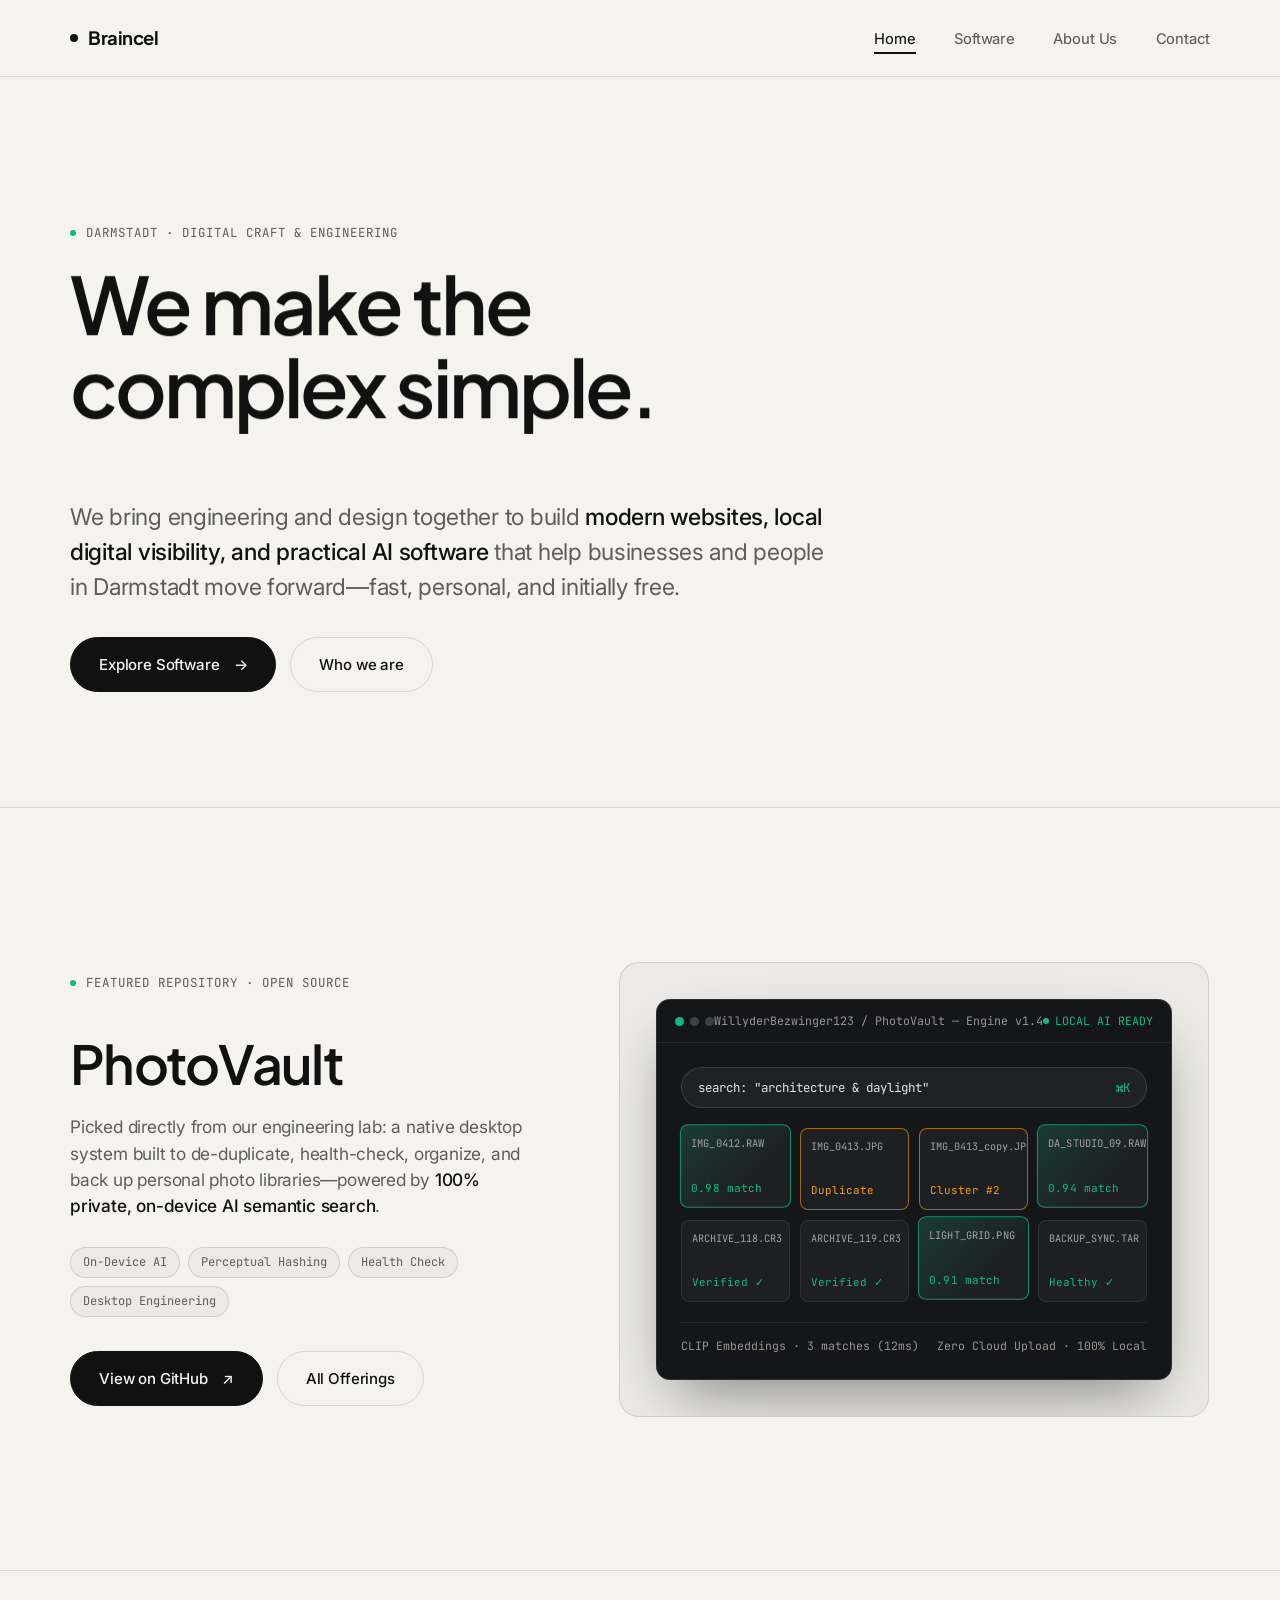
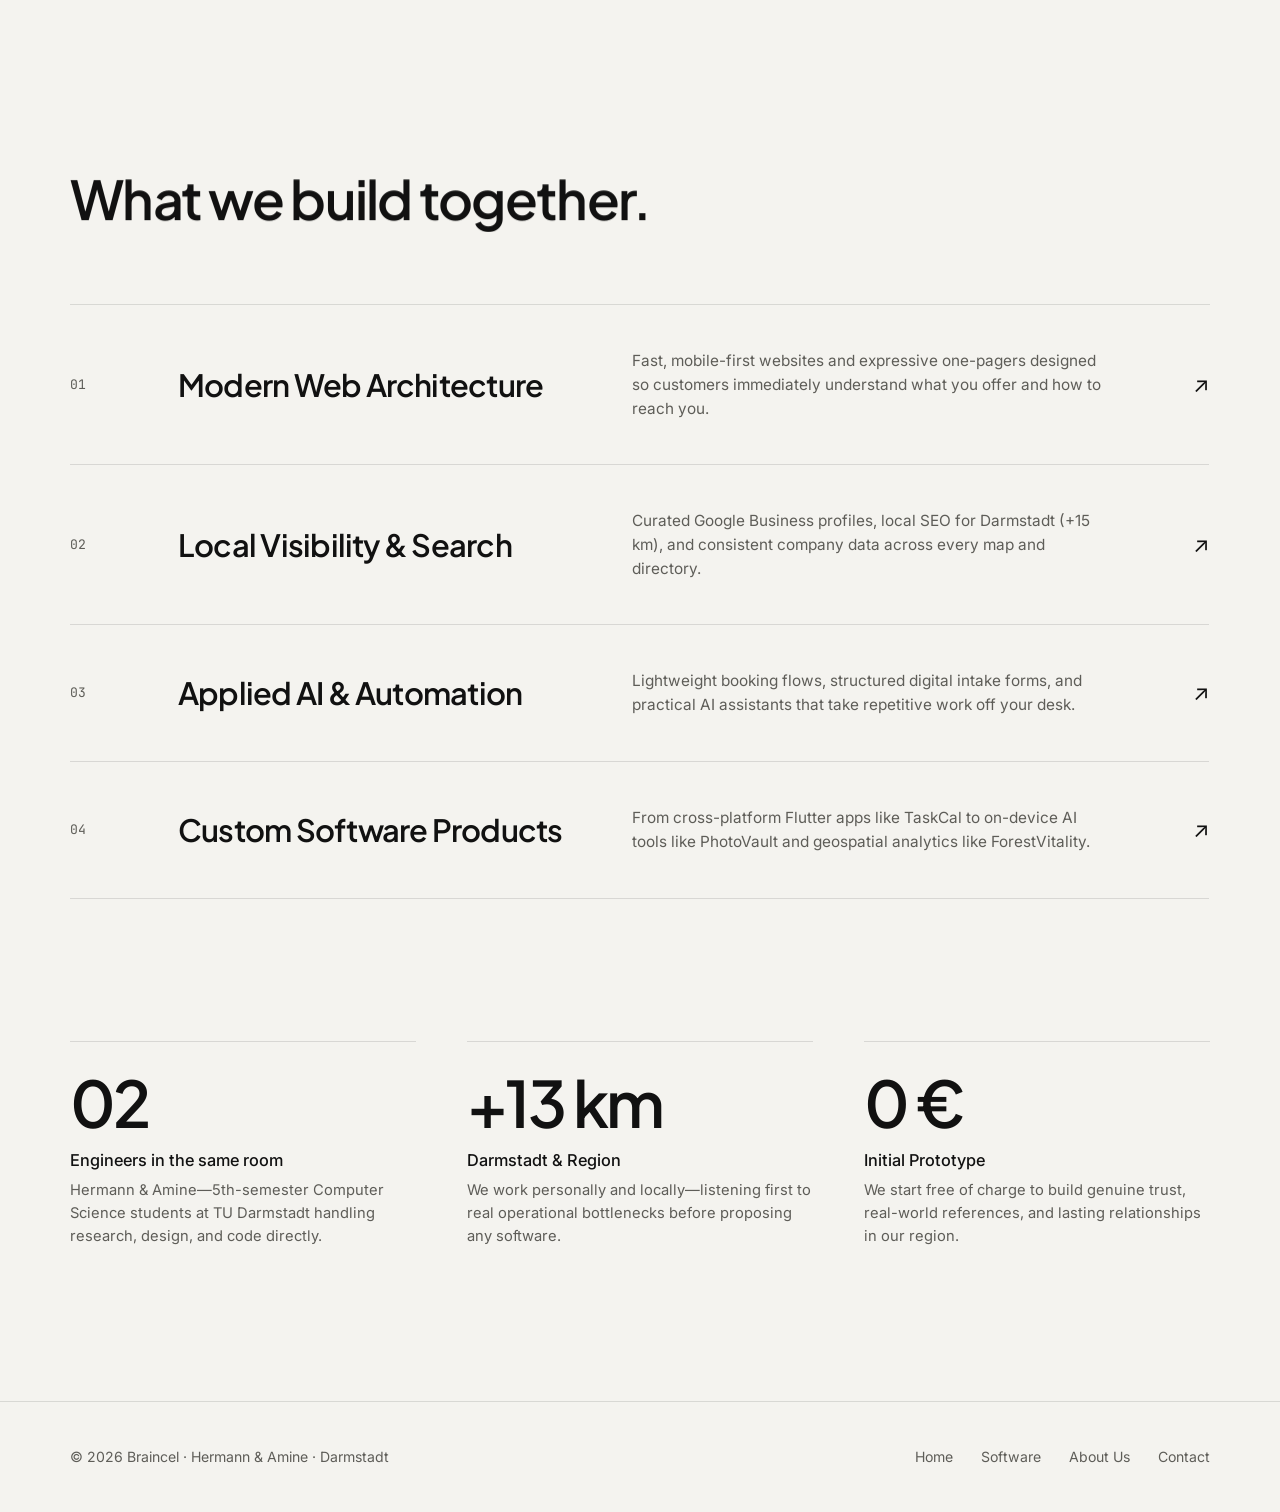
==== commit d6a5d706: "Rebuild website from scratch: 4-page Instrument-inspired architecture" ====
--- a/index.html
+++ b/index.html
@@ -1,313 +1,234 @@
 <!doctype html>
-<html lang="de" dir="ltr">
+<html lang="en" dir="ltr">
 <head>
   <meta charset="utf-8">
   <meta name="viewport" content="width=device-width, initial-scale=1">
-  <title>Braincel — Moderne Websites, Sichtbarkeit &amp; KI-Lösungen in Darmstadt</title>
-  <meta name="description" content="Braincel — Hermann & Amine, zwei Informatik-Studenten der TU Darmstadt. Moderne Websites, gepflegte Google-Profile, lokale Sichtbarkeit & praktische KI-Werkzeuge für Betriebe in Darmstadt (+15 km).">
-  <meta property="og:type" content="website">
-  <meta property="og:title" content="Braincel — Hermann & Amine · Darmstadt">
-  <meta property="og:description" content="Moderne Websites, gepflegte Google-Profile und praktische KI-Lösungen für lokale Betriebe in Darmstadt (+15 km) – schnell, persönlich und am Anfang kostenlos.">
-  <link rel="preconnect" href="https://fonts.googleapis.com">
-  <link rel="preconnect" href="https://fonts.gstatic.com" crossorigin>
-  <link href="https://fonts.googleapis.com/css2?family=Inter:wght@400;500;600;700&family=JetBrains+Mono:wght@400;500&display=swap" rel="stylesheet">
+  <title>Braincel — Modern Web, Software &amp; Applied AI</title>
+  <meta name="description" content="Braincel — Hermann & Amine (TU Darmstadt). Modern websites, software products, local visibility, and practical AI tools.">
   <link rel="stylesheet" href="styles/main.css">
 </head>
-<body>
+<body class="page-entering" data-theme="light">
 
   <!-- ====================================================================
-       STICKY STARTUP NAVBAR
+       GLOBAL HEADER (4 PAGES: HOME, SOFTWARE, ABOUT US, CONTACT)
        ==================================================================== -->
-  <header class="site-header" id="top">
-    <div class="container header-inner">
-      <a href="#top" class="brand-logo" aria-label="Braincel Startseite">
-        <span class="brand-mark" aria-hidden="true">
-          <span class="brand-dot"></span>
-        </span>
-        <span class="brand-name">Braincel</span>
-        <span class="brand-tag">Darmstadt</span>
+  <header class="global-header">
+    <nav class="global-nav" aria-label="Primary Navigation">
+      <a href="index.html" class="brand-wordmark">
+        <span class="brand-wordmark-dot"></span>
+        <span>Braincel</span>
       </a>
 
-      <nav class="nav-links" id="nav-links" aria-label="Hauptnavigation">
-        <a href="#leistungen" class="nav-link">Was wir bieten</a>
-        <a href="#ueber-uns" class="nav-link">Über uns</a>
-        <a href="#projekte" class="nav-link">Unsere Projekte</a>
-        <a href="#kontakt" class="nav-link">Kontakt</a>
-        <a href="#impressum" class="nav-link">Impressum</a>
-      </nav>
-
-      <div class="header-cta">
-        <a href="#kontakt" class="btn btn-primary btn-sm">Unverbindlich anfragen</a>
-        <button type="button" class="mobile-menu-btn" id="mobile-menu-btn" aria-label="Menü öffnen" aria-expanded="false">
-          <span></span>
-          <span></span>
-        </button>
-      </div>
-    </div>
+      <button type="button" class="menu-toggle" id="menu-toggle" aria-label="Toggle Menu">Menu</button>
+
+      <ul class="nav-list" id="nav-list">
+        <li class="nav-item"><a href="index.html" class="is-active">Home</a></li>
+        <li class="nav-item"><a href="software.html">Software</a></li>
+        <li class="nav-item"><a href="about.html">About Us</a></li>
+        <li class="nav-item"><a href="contact.html">Contact</a></li>
+      </ul>
+    </nav>
   </header>
 
   <main>
     <!-- ====================================================================
-         1. HERO SECTION + WIE WIR ARBEITEN (3 PRINCIPLES)
+         1. HERO — INSTRUMENT-STYLE LINE REVEAL (LIGHT THEME)
          ==================================================================== -->
-    <section class="hero-section">
+    <section class="hero-block" data-scroll-theme="light">
       <div class="container">
-        <div class="hero-content">
-          <div class="eyebrow-pill">
-            <span class="status-dot"></span>
-            <span id="hero-badge">Darmstadt (+15 km) · TU Darmstadt Informatik · Am Anfang kostenlos</span>
-          </div>
-
-          <h1 class="hero-title" id="hero-title">
-            Moderne Websites, lokale Sichtbarkeit &amp; praktische KI-Lösungen.
-          </h1>
-
-          <p class="hero-subtitle" id="hero-subtitle">
-            Hallo, wir sind <strong>Hermann und Amine</strong> von Braincel — zwei Informatik-Studenten der TU Darmstadt. Wir helfen lokalen Betrieben in Darmstadt und Umgebung (+15 km), online besser gefunden zu werden und echte Alltagsprobleme mit modernen Websites, gepflegten Google-Profilen und einfachen KI-Werkzeugen zu lösen.
+        <div class="eyebrow" data-reveal>Darmstadt · Digital Craft &amp; Engineering</div>
+
+        <h1 class="display-hero" data-reveal-lines>
+          <span class="line-mask"><span class="line-inner">We make the</span></span>
+          <span class="line-mask"><span class="line-inner">complex simple.</span></span>
+        </h1>
+
+        <div class="hero-footer-row">
+          <p class="lead-copy" data-reveal style="--reveal-delay: 180ms;">
+            We bring engineering and design together to build <strong>modern websites, local digital visibility, and practical AI software</strong> that help businesses and people in Darmstadt move forward—fast, personal, and initially free.
           </p>
 
-          <div class="hero-actions">
-            <a href="#kontakt" class="btn btn-primary">Kostenloses Erstgespräch anfragen</a>
-            <a href="#projekte" class="btn btn-secondary">Unsere Projekte &amp; Erfahrung</a>
-          </div>
-        </div>
-
-        <!-- 3 Core Principles from Obsidian ("Wie wir arbeiten") -->
-        <div class="principles-grid" id="principles-grid">
-          <article class="principle-card">
-            <div class="principle-step">01 · Grundsatz</div>
-            <h2 class="principle-title">Erst verstehen, dann bauen</h2>
-            <p class="principle-desc">
-              Wir hören persönlich zu und fragen nach den echten Problemen im Tagesgeschäft, bevor wir eine technische Lösung vorschlagen.
-            </p>
-          </article>
-
-          <article class="principle-card">
-            <div class="principle-step">02 · Grundsatz</div>
-            <h2 class="principle-title">Schnell und praktisch</h2>
-            <p class="principle-desc">
-              Kleine, sofort funktionierende Ergebnisse und klickbare Entwürfe statt monatelanger theoretischer Pläne oder komplizierter Fachsprache.
-            </p>
-          </article>
-
-          <article class="principle-card">
-            <div class="principle-step">03 · Grundsatz</div>
-            <h2 class="principle-title">Am Anfang kostenlos</h2>
-            <p class="principle-desc">
-              Wir gehen in Vorleistung, sammeln praktische Erfahrung und bauen echtes Vertrauen in der Region Darmstadt auf – ganz ohne Risiko.
-            </p>
-          </article>
+          <div class="btn-group" data-reveal style="--reveal-delay: 280ms;">
+            <a href="software.html" class="btn-pill">
+              <span>Explore Software</span>
+              <span class="btn-pill-arrow">→</span>
+            </a>
+            <a href="about.html" class="btn-pill btn-pill--outline">
+              <span>Who we are</span>
+            </a>
+          </div>
         </div>
       </div>
     </section>
 
     <!-- ====================================================================
-         2. WAS WIR BIETEN (SERVICES)
+         2. FEATURED GITHUB PROJECT SHOWCASE (SCROLL SWITCH TO DARK THEME)
          ==================================================================== -->
-    <section class="section" id="leistungen">
+    <section class="section-space section-border-top" data-scroll-theme="dark">
       <div class="container">
-        <div class="section-header">
-          <span class="section-kicker">Was wir machen</span>
-          <h2 class="section-title">Schwerpunkt: Websites, Sichtbarkeit &amp; digitale Entlastung</h2>
-          <p class="section-lead">
-            Wir konzentrieren uns auf das, was lokalen Betrieben sofort im Alltag hilft: ein klarer Auftritt im Netz, beste Auffindbarkeit in der Region und einfache Werkzeuge, die Zeit sparen.
-          </p>
-        </div>
-
-        <div class="services-grid" id="services-grid">
-          <!-- Rendered from site-data.json with static fallback -->
-        </div>
-
-        <!-- Transparent Pricing Note from Obsidian -->
-        <div class="pricing-banner">
-          <div class="pricing-banner-left">
-            <span class="badge-subtle">Transparent &amp; Fair</span>
-            <h3>Warum starten wir aktuell kostenlos?</h3>
-            <p>
-              Wir möchten uns in Darmstadt und Umgebung durch echte Ergebnisse beweisen, Erfahrung mit lokalen Unternehmen sammeln und langfristige Kontakte knüpfen. Erst wenn Sie mit dem Ergebnis rundum zufrieden sind und sich eine weiterführende Betreuung wünschen, sprechen wir offen über ein faires Modell.
-            </p>
-          </div>
-          <div class="pricing-banner-right">
-            <a href="#kontakt" class="btn btn-primary">Unverbindlich kennenlernen</a>
-          </div>
-        </div>
-      </div>
-    </section>
-
-    <!-- ====================================================================
-         3. ÜBER UNS (HERMANN & AMINE)
-         ==================================================================== -->
-    <section class="section section-alt" id="ueber-uns">
-      <div class="container">
-        <div class="section-header">
-          <span class="section-kicker">Wer wir sind</span>
-          <h2 class="section-title">Persönlich vor Ort in Darmstadt — von der Idee bis zum Code</h2>
-          <p class="section-lead">
-            Wir sind Hermann und Amine, beide im 5. Semester Bachelor Informatik an der TU Darmstadt. Bei uns gibt es keine anonymen Zwischenstationen: Wir übernehmen gemeinsam Recherche, das persönliche Gespräch und die komplette technische Umsetzung.
-          </p>
-        </div>
-
-        <div class="founders-grid" id="founders-grid">
-          <!-- Rendered from site-data.json -->
-        </div>
-      </div>
-    </section>
-
-    <!-- ====================================================================
-         4. UNSERE PRIVATEN PROJEKTE & ERFAHRUNG (NO CUSTOMER DEMOS)
-         ==================================================================== -->
-    <section class="section" id="projekte">
-      <div class="container">
-        <div class="section-header-row">
-          <div>
-            <span class="section-kicker">Technische Erfahrung</span>
-            <h2 class="section-title">Ausgewählte eigene Software- &amp; KI-Projekte</h2>
-            <p class="section-lead">
-              Einblick in unsere eigenen Entwicklungen, Open-Source-Projekte und Forschungsarbeiten aus Studium und Freizeit – ohne vertrauliche Kundendaten.
-            </p>
-          </div>
-
-          <div class="filter-pills" id="project-filters" role="tablist" aria-label="Projekte filtern">
-            <button type="button" class="filter-pill active" data-filter="all">Alle Projekte</button>
-            <button type="button" class="filter-pill" data-filter="hermann">Hermann</button>
-            <button type="button" class="filter-pill" data-filter="amine">Amine</button>
-          </div>
-        </div>
-
-        <div class="projects-grid" id="projects-grid">
-          <!-- Rendered from site-data.json -->
-        </div>
-      </div>
-    </section>
-
-    <!-- ====================================================================
-         5. KONTAKT SECTION
-         ==================================================================== -->
-    <section class="section section-alt" id="kontakt">
-      <div class="container">
-        <div class="contact-layout">
-          <!-- Left Column: Direct Contact Info & Trust Promise -->
-          <div class="contact-info">
-            <span class="section-kicker">Kontakt</span>
-            <h2 class="section-title">Lassen Sie uns unverbindlich sprechen.</h2>
-            <p class="contact-lead">
-              Egal ob Sie einen lokalen Betrieb in Darmstadt (+15 km) führen, eine Frage zu unserer Arbeit haben oder sich einfach mit uns austauschen möchten: Wir freuen uns über Ihre Nachricht.
-            </p>
-
-            <div class="contact-cards">
-              <a href="mailto:kontakt@braincel.de" class="contact-card">
-                <div class="contact-card-label">E-Mail (Direktkontakt)</div>
-                <div class="contact-card-value">kontakt@braincel.de</div>
-                <div class="contact-card-sub">Oder direkt an hermann@braincel.de / amine@braincel.de</div>
+        <div class="diptych">
+          <div class="diptych-copy" data-reveal>
+            <div class="eyebrow">Featured Repository · Open Source</div>
+            <h2 class="display-section">PhotoVault</h2>
+            <p class="lead-copy" style="font-size: 1.08rem;">
+              Picked directly from our engineering lab: a native desktop system built to de-duplicate, health-check, organize, and back up personal photo libraries—powered by <strong>100% private, on-device AI semantic search</strong>.
+            </p>
+
+            <div class="tag-list">
+              <span class="tag-chip">On-Device AI</span>
+              <span class="tag-chip">Perceptual Hashing</span>
+              <span class="tag-chip">Health Check</span>
+              <span class="tag-chip">Desktop Engineering</span>
+            </div>
+
+            <div style="margin-top: 12px; display: flex; gap: 14px; flex-wrap: wrap;">
+              <a href="https://github.com/WillyderBezwinger123/PhotoVault" target="_blank" rel="noopener" class="btn-pill">
+                <span>View on GitHub</span>
+                <span class="btn-pill-arrow">↗</span>
               </a>
-
-              <div class="contact-card">
-                <div class="contact-card-label">Telefon &amp; Vor-Ort-Termin</div>
-                <div class="contact-card-value placeholder-highlight">[+49 151 XXXXXXXX eintragen]</div>
-                <div class="contact-card-sub">Kurzes 15-Minuten-Gespräch telefonisch oder bei Ihnen vor Ort in Darmstadt (+15 km)</div>
+              <a href="software.html" class="btn-pill btn-pill--outline">
+                <span>All Offerings</span>
+              </a>
+            </div>
+          </div>
+
+          <!-- Interactive Live Visualizer for PhotoVault -->
+          <div class="showcase-stage" data-reveal style="--reveal-delay: 150ms;">
+            <div class="stage-window">
+              <div class="stage-topbar">
+                <div class="stage-dots">
+                  <span></span><span></span><span></span>
+                </div>
+                <span>WillyderBezwinger123 / PhotoVault — Engine v1.4</span>
+                <span class="pv-pulse-badge">LOCAL AI READY</span>
               </div>
 
-              <div class="contact-card">
-                <div class="contact-card-label">Profile &amp; Code</div>
-                <div class="contact-links-inline">
-                  <a href="https://github.com/WillyderBezwinger123" target="_blank" rel="noopener">GitHub (Hermann) ↗</a>
-                  <a href="https://github.com/AmineChr54" target="_blank" rel="noopener">GitHub (Amine) ↗</a>
-                  <a href="https://www.linkedin.com/in/aminechr/" target="_blank" rel="noopener">LinkedIn (Amine) ↗</a>
+              <div class="stage-body">
+                <div class="pv-search-bar">
+                  <span id="pv-live-query">search: "architecture &amp; daylight"</span>
+                  <span style="color: #10b981;">⌘K</span>
+                </div>
+
+                <div class="pv-grid" id="pv-interactive-grid">
+                  <div class="pv-tile is-active">
+                    <span class="pv-tile-tag">IMG_0412.RAW</span>
+                    <span class="pv-tile-score">0.98 match</span>
+                  </div>
+                  <div class="pv-tile is-duplicate">
+                    <span class="pv-tile-tag">IMG_0413.JPG</span>
+                    <span class="pv-tile-score" style="color:#f59e0b;">Duplicate</span>
+                  </div>
+                  <div class="pv-tile is-duplicate">
+                    <span class="pv-tile-tag">IMG_0413_copy.JPG</span>
+                    <span class="pv-tile-score" style="color:#f59e0b;">Cluster #2</span>
+                  </div>
+                  <div class="pv-tile is-active">
+                    <span class="pv-tile-tag">DA_STUDIO_09.RAW</span>
+                    <span class="pv-tile-score">0.94 match</span>
+                  </div>
+                  <div class="pv-tile">
+                    <span class="pv-tile-tag">ARCHIVE_118.CR3</span>
+                    <span class="pv-tile-score">Verified ✓</span>
+                  </div>
+                  <div class="pv-tile">
+                    <span class="pv-tile-tag">ARCHIVE_119.CR3</span>
+                    <span class="pv-tile-score">Verified ✓</span>
+                  </div>
+                  <div class="pv-tile is-active">
+                    <span class="pv-tile-tag">LIGHT_GRID.PNG</span>
+                    <span class="pv-tile-score">0.91 match</span>
+                  </div>
+                  <div class="pv-tile">
+                    <span class="pv-tile-tag">BACKUP_SYNC.TAR</span>
+                    <span class="pv-tile-score">Healthy ✓</span>
+                  </div>
+                </div>
+
+                <div class="pv-metrics-bar">
+                  <span id="pv-live-status">CLIP Embeddings · 3 matches (12ms)</span>
+                  <span>Zero Cloud Upload · 100% Local</span>
                 </div>
               </div>
             </div>
-
-            <div class="trust-box">
-              <strong>Unser Grundsatz:</strong> Jede Nachricht wird von uns persönlich gelesen und beantwortet. Wir versenden keine automatisierten Werbemails und respektieren jedes „Nein“ sofort.
-            </div>
-          </div>
-
-          <!-- Right Column: Single Clean Contact Form -->
-          <div class="contact-form-card">
-            <h3 class="form-title">Nachricht senden</h3>
-            <p class="form-subtitle">Wir melden uns in der Regel innerhalb von 24 Stunden persönlich zurück.</p>
-
-            <form id="contact-form" class="contact-form">
-              <div class="form-row">
-                <div class="form-field">
-                  <label for="input-name">Name *</label>
-                  <input type="text" id="input-name" name="name" required placeholder="Ihr Vor- und Nachname">
-                </div>
-                <div class="form-field">
-                  <label for="input-company">Betrieb / Organisation (optional)</label>
-                  <input type="text" id="input-company" name="company" placeholder="z. B. Handwerksbetrieb in Darmstadt">
-                </div>
-              </div>
-
-              <div class="form-field">
-                <label for="input-contact">E-Mail-Adresse oder Telefonnummer *</label>
-                <input type="text" id="input-contact" name="contact" required placeholder="Wie können wir Sie am besten erreichen?">
-              </div>
-
-              <div class="form-field">
-                <label for="input-message">Worum geht es? *</label>
-                <textarea id="input-message" name="message" rows="4" required placeholder="Beschreiben Sie kurz Ihr Anliegen, Ihre Frage oder wann es Ihnen zeitlich gut passt..."></textarea>
-              </div>
-
-              <button type="submit" class="btn btn-primary btn-full">Nachricht absenden</button>
-              <p class="form-privacy-hint">
-                Mit dem Absenden werden Ihre Angaben ausschließlich zur persönlichen Beantwortung Ihrer Anfrage verwendet (kein Newsletter, keine Weitergabe an Dritte).
-              </p>
-              <div class="form-feedback" id="form-feedback" role="status" aria-live="polite"></div>
-            </form>
           </div>
         </div>
       </div>
     </section>
 
     <!-- ====================================================================
-         6. CUSTOM IMPRESSUM & DATENSCHUTZ
+         3. PRODUCTS & POSSIBILITIES OVERVIEW (SCROLL SWITCH TO LIGHT THEME)
          ==================================================================== -->
-    <section class="section impressum-section" id="impressum">
+    <section class="section-space section-border-top" data-scroll-theme="light">
       <div class="container">
-        <div class="impressum-card">
-          <div class="impressum-header">
-            <span class="section-kicker">Rechtliche Angaben</span>
-            <h2 class="impressum-title">Impressum &amp; Datenschutzhinweis</h2>
-            <p class="impressum-note">
-              Hinweis für den Prototyp: Bitte die <span class="placeholder-badge">[markierten Platzhalter]</span> vor Veröffentlichung mit euren vollständigen Kontaktdaten ausfüllen.
-            </p>
-          </div>
-
-          <div class="impressum-grid">
-            <div class="impressum-col">
-              <h3>Angaben gemäß § 5 DDG</h3>
-              <p>
-                <strong>Braincel</strong><br>
-                Hermann <span class="placeholder-highlight">[Nachname eintragen]</span> &amp; Amine Cheikhrouhou<br>
-                <span class="placeholder-highlight">[Straße und Hausnummer eintragen]</span><br>
-                64283 Darmstadt<br>
-                Deutschland
-              </p>
-
-              <h3 style="margin-top: 24px;">Kontakt</h3>
-              <p>
-                Telefon: <span class="placeholder-highlight">[+49 151 XXXXXXXX eintragen]</span><br>
-                E-Mail: <a href="mailto:kontakt@braincel.de">kontakt@braincel.de</a><br>
-                Direkt: <a href="mailto:hermann@braincel.de">hermann@braincel.de</a> · <a href="mailto:amine@braincel.de">amine@braincel.de</a>
-              </p>
-            </div>
-
-            <div class="impressum-col">
-              <h3>Verantwortlich für den Inhalt nach § 18 Abs. 2 MStV</h3>
-              <p>
-                Hermann <span class="placeholder-highlight">[Nachname eintragen]</span> &amp; Amine Cheikhrouhou<br>
-                <span class="placeholder-highlight">[Straße und Hausnummer eintragen]</span><br>
-                64283 Darmstadt
-              </p>
-
-              <h3 style="margin-top: 24px;">Datenschutz &amp; Grundsätze (DSGVO)</h3>
-              <p class="impressum-small">
-                <strong>1. Keine Tracking-Cookies oder Werbe-Tracker:</strong> Diese Website verwendet keine Analyse- oder Werbe-Cookies von Drittanbietern.<br>
-                <strong>2. Kontaktaufnahme:</strong> Wenn Sie uns per Kontaktformular, E-Mail oder Telefon kontaktieren, werden Ihre Angaben ausschließlich zur Bearbeitung Ihrer Anfrage durch Hermann und Amine gespeichert und niemals ohne Ihre Einwilligung an Dritte weitergegeben.<br>
-                <strong>3. Öffentliche Daten &amp; Widerruf:</strong> Wir speichern im Rahmen unserer Arbeit ausschließlich öffentlich zugängliche Firmendaten und löschen Kontaktdaten auf Wunsch jederzeit unverzüglich (kurze Nachricht an <a href="mailto:kontakt@braincel.de">kontakt@braincel.de</a> genügt).
-              </p>
-            </div>
+        <div style="margin-bottom: clamp(44px, 6vw, 76px);">
+          <div class="eyebrow" data-reveal>Possibilities &amp; Products</div>
+          <h2 class="display-section" data-reveal-lines>
+            <span class="line-mask"><span class="line-inner">What we build together.</span></span>
+          </h2>
+        </div>
+
+        <div class="capabilities-list">
+          <a href="software.html" class="capability-row" data-reveal>
+            <span class="capability-index">01</span>
+            <h3 class="capability-title">Modern Web Architecture</h3>
+            <p class="capability-desc">
+              Fast, mobile-first websites and expressive one-pagers designed so customers immediately understand what you offer and how to reach you.
+            </p>
+            <span class="capability-arrow">↗</span>
+          </a>
+
+          <a href="software.html" class="capability-row" data-reveal style="--reveal-delay: 80ms;">
+            <span class="capability-index">02</span>
+            <h3 class="capability-title">Local Visibility &amp; Search</h3>
+            <p class="capability-desc">
+              Curated Google Business profiles, local SEO for Darmstadt (+15 km), and consistent company data across every map and directory.
+            </p>
+            <span class="capability-arrow">↗</span>
+          </a>
+
+          <a href="software.html" class="capability-row" data-reveal style="--reveal-delay: 160ms;">
+            <span class="capability-index">03</span>
+            <h3 class="capability-title">Applied AI &amp; Automation</h3>
+            <p class="capability-desc">
+              Lightweight booking flows, structured digital intake forms, and practical AI assistants that take repetitive work off your desk.
+            </p>
+            <span class="capability-arrow">↗</span>
+          </a>
+
+          <a href="software.html" class="capability-row" data-reveal style="--reveal-delay: 240ms;">
+            <span class="capability-index">04</span>
+            <h3 class="capability-title">Custom Software Products</h3>
+            <p class="capability-desc">
+              From cross-platform Flutter apps like TaskCal to on-device AI tools like PhotoVault and geospatial analytics like ForestVitality.
+            </p>
+            <span class="capability-arrow">↗</span>
+          </a>
+        </div>
+
+        <!-- Instrument-Style "At a Glance" Metrics -->
+        <div class="glance-grid" style="margin-top: clamp(64px, 8vw, 112px);">
+          <div class="glance-item" data-reveal>
+            <div class="glance-number" data-count="2" data-prefix="0">02</div>
+            <div class="glance-label">Engineers in the same room</div>
+            <p class="glance-desc">
+              Hermann &amp; Amine—5th-semester Computer Science students at TU Darmstadt handling research, design, and code directly.
+            </p>
+          </div>
+
+          <div class="glance-item" data-reveal style="--reveal-delay: 100ms;">
+            <div class="glance-number" data-count="15" data-prefix="+" data-suffix=" km">+15 km</div>
+            <div class="glance-label">Darmstadt &amp; Region</div>
+            <p class="glance-desc">
+              We work personally and locally—listening first to real operational bottlenecks before proposing any software.
+            </p>
+          </div>
+
+          <div class="glance-item" data-reveal style="--reveal-delay: 200ms;">
+            <div class="glance-number" data-count="0" data-suffix=" €">0 €</div>
+            <div class="glance-label">Initial Prototype</div>
+            <p class="glance-desc">
+              We start free of charge to build genuine trust, real-world references, and lasting relationships in our region.
+            </p>
           </div>
         </div>
       </div>
@@ -315,28 +236,20 @@
   </main>
 
   <!-- ====================================================================
-       CLEAN STARTUP FOOTER
+       GLOBAL FOOTER
        ==================================================================== -->
-  <footer class="site-footer">
-    <div class="container footer-inner">
-      <div class="footer-left">
-        <span class="brand-name">Braincel</span>
-        <span class="footer-divider">·</span>
-        <span>Hermann &amp; Amine (TU Darmstadt)</span>
-        <span class="footer-divider">·</span>
-        <span>Darmstadt (+15 km)</span>
-      </div>
-
-      <div class="footer-right">
-        <a href="#leistungen">Was wir bieten</a>
-        <a href="#ueber-uns">Über uns</a>
-        <a href="#projekte">Projekte</a>
-        <a href="#kontakt">Kontakt</a>
-        <a href="#impressum">Impressum &amp; Datenschutz</a>
+  <footer class="global-footer">
+    <div class="container footer-row">
+      <div>© 2026 Braincel · Hermann &amp; Amine · Darmstadt</div>
+      <div class="footer-links">
+        <a href="index.html">Home</a>
+        <a href="software.html">Software</a>
+        <a href="about.html">About Us</a>
+        <a href="contact.html">Contact</a>
       </div>
     </div>
   </footer>
 
-  <script src="scripts/app.js"></script>
+  <script src="scripts/main.js"></script>
 </body>
 </html>
--- a/styles/main.css
+++ b/styles/main.css
@@ -1,47 +1,60 @@
 /* ==========================================================================
-   BRAINCEL — PROGRESSIVE STARTUP DESIGN SYSTEM (v2.0)
-   Aesthetic: Clean Light Mode (Vercel / Linear / Stripe Inspired)
-   ========================================================================== */
+   BRAINCEL — INSTRUMENT-INSPIRED DESIGN SYSTEM & MOTION ENGINE
+   Modern, Slick & Humble · 4-Page Architecture (Home, Software, About, Contact)
+   ========================================================================== */
+
+@import url('https://fonts.googleapis.com/css2?family=Inter:wght@300;400;500;600&family=JetBrains+Mono:wght@400;500&family=Plus+Jakarta+Sans:wght@500;600;700&display=swap');
 
 :root {
-  /* Surfaces */
-  --bg-page: #fafafa;
-  --bg-alt: #f3f4f6;
-  --bg-card: #ffffff;
-  --bg-subtle: #f8fafc;
-
-  /* Typography & Ink */
-  --ink-primary: #0f172a;
-  --ink-secondary: #475569;
-  --ink-muted: #64748b;
-
-  /* Borders & Hairlines */
-  --border-light: #e2e8f0;
-  --border-hover: #cbd5e1;
-
-  /* Startup Accents */
-  --accent: #059669;
-  --accent-dark: #047857;
-  --accent-soft: #ecfdf5;
-  --accent-border: #a7f3d0;
-
-  /* Placeholder Highlight for Impressum / Contact */
-  --placeholder-bg: #fffbeb;
-  --placeholder-text: #b45309;
-  --placeholder-border: #fde68a;
-
-  /* Fonts */
-  --font-sans: "Inter", -apple-system, BlinkMacSystemFont, "Segoe UI", Roboto, sans-serif;
-  --font-mono: "JetBrains Mono", ui-monospace, SFMono-Regular, Menlo, Consolas, monospace;
-
-  /* Layout & Radius */
-  --container-max: 1120px;
-  --radius-sm: 8px;
-  --radius-md: 12px;
-  --radius-lg: 16px;
-  --shadow-sm: 0 1px 2px rgba(15, 23, 42, 0.04);
-  --shadow-md: 0 8px 24px -4px rgba(15, 23, 42, 0.06);
-  --transition: 0.2s cubic-bezier(0.16, 1, 0.3, 1);
+  /* Default Theme (Warm Alabaster Light) */
+  --theme-bg: #f4f3ef;
+  --theme-fg: #111111;
+  --theme-muted: #5e5d58;
+  --theme-line: rgba(17, 17, 17, 0.12);
+  --theme-surface: rgba(17, 17, 17, 0.035);
+  --theme-surface-hover: rgba(17, 17, 17, 0.065);
+  --theme-accent: #10b981;
+
+  /* Typography */
+  --font-display: "Plus Jakarta Sans", "Inter", -apple-system, BlinkMacSystemFont, sans-serif;
+  --font-sans: "Inter", -apple-system, BlinkMacSystemFont, sans-serif;
+  --font-mono: "JetBrains Mono", ui-monospace, SFMono-Regular, Menlo, monospace;
+
+  /* Spatial Rhythm */
+  --side-spacing: clamp(24px, 5.5vw, 88px);
+  --max-width: 1440px;
+
+  /* Motion Curves (Instrument-style Expo Out) */
+  --ease-out-expo: cubic-bezier(0.16, 1, 0.3, 1);
+  --ease-in-out: cubic-bezier(0.65, 0, 0.35, 1);
+}
+
+/* Dynamic Scroll Themes (like Instrument's ThemeSwitcher) */
+body[data-theme="light"] {
+  --theme-bg: #f4f3ef;
+  --theme-fg: #111111;
+  --theme-muted: #5e5d58;
+  --theme-line: rgba(17, 17, 17, 0.12);
+  --theme-surface: rgba(17, 17, 17, 0.035);
+  --theme-surface-hover: rgba(17, 17, 17, 0.07);
+}
+
+body[data-theme="dark"] {
+  --theme-bg: #0d0e10;
+  --theme-fg: #f4f3ef;
+  --theme-muted: #989690;
+  --theme-line: rgba(244, 243, 239, 0.13);
+  --theme-surface: rgba(244, 243, 239, 0.045);
+  --theme-surface-hover: rgba(244, 243, 239, 0.085);
+}
+
+body[data-theme="stone"] {
+  --theme-bg: #e7e5dc;
+  --theme-fg: #111111;
+  --theme-muted: #52514c;
+  --theme-line: rgba(17, 17, 17, 0.14);
+  --theme-surface: rgba(255, 255, 255, 0.45);
+  --theme-surface-hover: rgba(255, 255, 255, 0.72);
 }
 
 *,
@@ -56,17 +69,29 @@
   scroll-behavior: smooth;
   -webkit-font-smoothing: antialiased;
   -moz-osx-font-smoothing: grayscale;
-  background-color: var(--bg-page);
-  color: var(--ink-primary);
+  font-size: 16px;
+}
+
+body {
+  background-color: var(--theme-bg);
+  color: var(--theme-fg);
   font-family: var(--font-sans);
-  font-size: 16px;
-  line-height: 1.6;
-}
-
-body {
-  background-color: var(--bg-page);
-  color: var(--ink-primary);
+  line-height: 1.55;
   overflow-x: hidden;
+  transition: background-color 0.65s var(--ease-out-expo), color 0.5s var(--ease-out-expo);
+  min-height: 100vh;
+  display: flex;
+  flex-direction: column;
+}
+
+/* Page Entrance Curtain Fade */
+body.page-entering {
+  opacity: 0;
+}
+
+body.page-ready {
+  opacity: 1;
+  transition: opacity 0.5s var(--ease-out-expo), background-color 0.65s var(--ease-out-expo), color 0.5s var(--ease-out-expo);
 }
 
 a {
@@ -77,1032 +102,988 @@
 button,
 input,
 textarea {
-  font-family: inherit;
-  font-size: inherit;
+  font: inherit;
   color: inherit;
+  background: none;
+  border: none;
 }
 
 .container {
-  max-width: var(--container-max);
-  margin: 0 auto;
-  padding: 0 24px;
-}
-
-/* ==========================================================================
-   STICKY STARTUP HEADER
-   ========================================================================== */
-
-.site-header {
+  width: 100%;
+  max-width: var(--max-width);
+  margin-inline: auto;
+  padding-inline: var(--side-spacing);
+}
+
+/* ==========================================================================
+   INSTRUMENT GLOBAL HEADER (AUTO-HIDE STICKY + THEME AWARE)
+   ========================================================================== */
+
+.global-header {
   position: sticky;
   top: 0;
-  z-index: 100;
-  background: rgba(250, 250, 250, 0.86);
-  backdrop-filter: blur(12px);
-  -webkit-backdrop-filter: blur(12px);
-  border-bottom: 1px solid var(--border-light);
-}
-
-.header-inner {
+  width: 100%;
+  z-index: 1000;
+  background-color: var(--theme-bg);
+  border-bottom: 1px solid var(--theme-line);
+  transition:
+    transform 0.38s var(--ease-out-expo),
+    background-color 0.65s var(--ease-out-expo),
+    color 0.5s var(--ease-out-expo),
+    border-color 0.5s var(--ease-out-expo);
+  will-change: transform;
+}
+
+.global-header--hidden {
+  transform: translateY(-100%);
+}
+
+.global-nav {
   display: flex;
   align-items: center;
   justify-content: space-between;
-  height: 68px;
-  gap: 24px;
-}
-
-.brand-logo {
+  height: 76px;
+  padding-inline: var(--side-spacing);
+  max-width: var(--max-width);
+  margin-inline: auto;
+}
+
+.brand-wordmark {
+  font-family: var(--font-display);
+  font-size: 1.15rem;
+  font-weight: 700;
+  letter-spacing: -0.03em;
   display: inline-flex;
   align-items: center;
   gap: 10px;
-  font-weight: 700;
-  font-size: 1.125rem;
-  letter-spacing: -0.02em;
-}
-
-.brand-mark {
-  width: 26px;
-  height: 26px;
-  border-radius: 7px;
-  background: var(--ink-primary);
-  display: inline-flex;
-  align-items: center;
-  justify-content: center;
-}
-
-.brand-dot {
+}
+
+.brand-wordmark-dot {
   width: 8px;
   height: 8px;
   border-radius: 50%;
-  background: #10b981;
-}
-
-.brand-tag {
-  font-family: var(--font-mono);
-  font-size: 0.72rem;
+  background-color: currentColor;
+  transition: transform 0.35s var(--ease-out-expo), background-color 0.35s ease;
+}
+
+.brand-wordmark:hover .brand-wordmark-dot {
+  transform: scale(1.45);
+  background-color: var(--theme-accent);
+}
+
+.nav-list {
+  display: flex;
+  align-items: center;
+  gap: clamp(22px, 3vw, 44px);
+  list-style: none;
+}
+
+.nav-item a {
+  position: relative;
+  font-size: 0.92rem;
+  font-weight: 450;
+  letter-spacing: -0.01em;
+  padding-block: 6px;
+  color: var(--theme-muted);
+  transition: color 0.3s ease;
+}
+
+.nav-item a:hover,
+.nav-item a.is-active {
+  color: var(--theme-fg);
+}
+
+.nav-item a::after {
+  content: "";
+  position: absolute;
+  left: 0;
+  bottom: 0;
+  width: 100%;
+  height: 1.5px;
+  background-color: currentColor;
+  transform: scaleX(0);
+  transform-origin: right center;
+  transition: transform 0.4s var(--ease-out-expo);
+}
+
+.nav-item a:hover::after,
+.nav-item a.is-active::after {
+  transform: scaleX(1);
+  transform-origin: left center;
+}
+
+.menu-toggle {
+  display: none;
+  cursor: pointer;
+  padding: 8px;
+  font-family: var(--font-mono);
+  font-size: 0.8rem;
+  text-transform: uppercase;
+  letter-spacing: 0.06em;
+}
+
+/* ==========================================================================
+   INSTRUMENT REVEAL ANIMATION PRIMITIVES
+   ========================================================================== */
+
+/* Line-by-line clip mask reveal */
+.line-mask {
+  display: block;
+  overflow: hidden;
+  padding-bottom: 0.08em;
+  margin-bottom: -0.08em;
+}
+
+.line-inner {
+  display: block;
+  transform: translateY(110%);
+  transition: transform 0.95s var(--ease-out-expo);
+  will-change: transform;
+}
+
+.is-revealed .line-inner,
+.line-mask.is-revealed .line-inner {
+  transform: translateY(0%);
+}
+
+/* Staggered element reveal */
+[data-reveal] {
+  opacity: 0;
+  transform: translateY(36px);
+  transition:
+    opacity 0.85s var(--ease-out-expo),
+    transform 0.85s var(--ease-out-expo);
+  transition-delay: var(--reveal-delay, 0ms);
+  will-change: opacity, transform;
+}
+
+[data-reveal].is-revealed {
+  opacity: 1;
+  transform: translateY(0);
+}
+
+/* ==========================================================================
+   TYPOGRAPHY & EDITORIAL HIERARCHY
+   ========================================================================== */
+
+.eyebrow {
+  font-family: var(--font-mono);
+  font-size: 0.78rem;
+  font-weight: 400;
+  text-transform: uppercase;
+  letter-spacing: 0.08em;
+  color: var(--theme-muted);
+  margin-bottom: 20px;
+  display: inline-flex;
+  align-items: center;
+  gap: 10px;
+}
+
+.eyebrow::before {
+  content: "";
+  width: 6px;
+  height: 6px;
+  border-radius: 50%;
+  background-color: var(--theme-accent);
+}
+
+.display-hero {
+  font-family: var(--font-display);
+  font-size: clamp(2.65rem, 6.2vw, 5.5rem);
+  font-weight: 600;
+  line-height: 1.04;
+  letter-spacing: -0.038em;
+  max-width: 16ch;
+}
+
+.display-section {
+  font-family: var(--font-display);
+  font-size: clamp(2rem, 4.2vw, 3.6rem);
+  font-weight: 600;
+  line-height: 1.08;
+  letter-spacing: -0.032em;
+}
+
+.lead-copy {
+  font-size: clamp(1.12rem, 1.8vw, 1.45rem);
+  font-weight: 400;
+  line-height: 1.52;
+  letter-spacing: -0.012em;
+  color: var(--theme-muted);
+  max-width: 54ch;
+}
+
+.lead-copy strong {
+  color: var(--theme-fg);
   font-weight: 500;
-  color: var(--ink-muted);
-  background: var(--bg-alt);
-  border: 1px solid var(--border-light);
-  padding: 2px 8px;
+}
+
+/* ==========================================================================
+   MAGNETIC PILL BUTTONS (INSTRUMENT SIGNATURE)
+   ========================================================================== */
+
+.btn-pill {
+  display: inline-flex;
+  align-items: center;
+  gap: 14px;
+  padding: 15px 28px;
   border-radius: 999px;
-}
-
-.nav-links {
-  display: flex;
-  align-items: center;
-  gap: 28px;
-}
-
-.nav-link {
-  font-size: 0.92rem;
+  font-size: 0.94rem;
   font-weight: 500;
-  color: var(--ink-secondary);
-  transition: color var(--transition);
-}
-
-.nav-link:hover {
-  color: var(--ink-primary);
-}
-
-.header-cta {
-  display: flex;
-  align-items: center;
-  gap: 12px;
-}
-
-.mobile-menu-btn {
-  display: none;
-  width: 38px;
-  height: 38px;
-  border: 1px solid var(--border-light);
-  background: var(--bg-card);
-  border-radius: var(--radius-sm);
+  letter-spacing: -0.01em;
+  border: 1px solid var(--theme-fg);
+  background-color: var(--theme-fg);
+  color: var(--theme-bg);
   cursor: pointer;
-  flex-direction: column;
-  align-items: center;
-  justify-content: center;
-  gap: 5px;
-}
-
-.mobile-menu-btn span {
-  display: block;
-  width: 16px;
-  height: 1.5px;
-  background: var(--ink-primary);
-  transition: transform var(--transition);
-}
-
-/* ==========================================================================
-   BUTTONS & PILLS
-   ========================================================================== */
-
-.btn {
+  position: relative;
+  overflow: hidden;
+  transition:
+    transform 0.35s var(--ease-out-expo),
+    background-color 0.35s var(--ease-out-expo),
+    color 0.35s var(--ease-out-expo),
+    border-color 0.35s var(--ease-out-expo);
+}
+
+.btn-pill--outline {
+  background-color: transparent;
+  color: var(--theme-fg);
+  border-color: var(--theme-line);
+}
+
+.btn-pill--outline:hover {
+  border-color: var(--theme-fg);
+  background-color: var(--theme-surface-hover);
+}
+
+.btn-pill:hover {
+  transform: translateY(-2px);
+}
+
+.btn-pill-arrow {
   display: inline-flex;
-  align-items: center;
-  justify-content: center;
-  gap: 8px;
-  font-weight: 500;
-  font-size: 0.95rem;
-  padding: 12px 22px;
-  border-radius: var(--radius-sm);
-  border: 1px solid transparent;
-  cursor: pointer;
-  transition: all var(--transition);
-  white-space: nowrap;
-}
-
-.btn-sm {
-  padding: 8px 15px;
-  font-size: 0.875rem;
-}
-
-.btn-full {
-  width: 100%;
-}
-
-.btn-primary {
-  background: var(--ink-primary);
-  color: #ffffff;
-  box-shadow: var(--shadow-sm);
-}
-
-.btn-primary:hover {
-  background: #1e293b;
-  transform: translateY(-1px);
-  box-shadow: var(--shadow-md);
-}
-
-.btn-secondary {
-  background: var(--bg-card);
-  color: var(--ink-primary);
-  border-color: var(--border-light);
-  box-shadow: var(--shadow-sm);
-}
-
-.btn-secondary:hover {
-  border-color: var(--border-hover);
-  background: var(--bg-subtle);
-}
-
-.eyebrow-pill {
-  display: inline-flex;
-  align-items: center;
-  gap: 8px;
-  padding: 5px 13px;
-  border-radius: 999px;
-  background: var(--bg-card);
-  border: 1px solid var(--border-light);
-  font-size: 0.82rem;
-  font-weight: 500;
-  color: var(--ink-secondary);
-  box-shadow: var(--shadow-sm);
-  margin-bottom: 24px;
-}
-
-.status-dot {
-  width: 7px;
-  height: 7px;
-  border-radius: 50%;
-  background: var(--accent);
-  box-shadow: 0 0 0 3px rgba(5, 150, 105, 0.16);
-}
-
-/* ==========================================================================
-   1. HERO SECTION & PRINCIPLES
-   ========================================================================== */
-
-.hero-section {
-  padding: 84px 0 72px;
-  background: radial-gradient(circle at 50% 0%, rgba(5, 150, 105, 0.06), transparent 55%);
-  border-bottom: 1px solid var(--border-light);
-}
-
-.hero-content {
-  max-width: 780px;
-}
-
-.hero-title {
-  font-size: clamp(2.25rem, 4.6vw, 3.5rem);
-  font-weight: 700;
-  line-height: 1.12;
-  letter-spacing: -0.035em;
-  color: var(--ink-primary);
-  margin-bottom: 22px;
-}
-
-.hero-subtitle {
-  font-size: clamp(1.05rem, 1.5vw, 1.2rem);
-  line-height: 1.65;
-  color: var(--ink-secondary);
-  margin-bottom: 32px;
-}
-
-.hero-subtitle strong {
-  color: var(--ink-primary);
-  font-weight: 600;
-}
-
-.hero-actions {
+  transition: transform 0.35s var(--ease-out-expo);
+}
+
+.btn-pill:hover .btn-pill-arrow {
+  transform: translateX(5px);
+}
+
+/* ==========================================================================
+   SECTIONS, SPACERS & DIVIDERS
+   ========================================================================== */
+
+.section-space {
+  padding-block: clamp(84px, 12vw, 160px);
+  position: relative;
+}
+
+.section-border-top {
+  border-top: 1px solid var(--theme-line);
+}
+
+.hero-block {
+  padding-top: clamp(72px, 11vw, 148px);
+  padding-bottom: clamp(64px, 9vw, 120px);
+}
+
+.hero-footer-row {
+  margin-top: clamp(40px, 6vw, 72px);
+  display: flex;
+  align-items: flex-end;
+  justify-content: space-between;
+  gap: 32px;
+  flex-wrap: wrap;
+}
+
+.btn-group {
   display: flex;
   flex-wrap: wrap;
   gap: 14px;
-  margin-bottom: 56px;
-}
-
-.principles-grid {
+}
+
+/* ==========================================================================
+   INSTRUMENT "AT A GLANCE" METRICS STRIP
+   ========================================================================== */
+
+.glance-grid {
   display: grid;
   grid-template-columns: repeat(3, 1fr);
+  gap: clamp(24px, 4vw, 56px);
+  padding-top: 40px;
+}
+
+.glance-item {
+  border-top: 1px solid var(--theme-line);
+  padding-top: 28px;
+}
+
+.glance-number {
+  font-family: var(--font-display);
+  font-size: clamp(2.5rem, 5vw, 4.25rem);
+  font-weight: 600;
+  letter-spacing: -0.04em;
+  line-height: 1;
+  margin-bottom: 14px;
+}
+
+.glance-label {
+  font-size: 1.02rem;
+  font-weight: 500;
+  margin-bottom: 6px;
+}
+
+.glance-desc {
+  font-size: 0.92rem;
+  color: var(--theme-muted);
+  line-height: 1.55;
+}
+
+/* ==========================================================================
+   DIPTYCH ASYMMETRIC SPLIT & FEATURED GIT PROJECT SHOWCASE
+   ========================================================================== */
+
+.diptych {
+  display: grid;
+  grid-template-columns: 1fr 1.25fr;
+  gap: clamp(36px, 6vw, 88px);
+  align-items: center;
+}
+
+.diptych--reverse {
+  grid-template-columns: 1.25fr 1fr;
+}
+
+.diptych-copy {
+  display: flex;
+  flex-direction: column;
+  gap: 22px;
+}
+
+.tag-list {
+  display: flex;
+  flex-wrap: wrap;
+  gap: 8px;
+  margin-top: 6px;
+}
+
+.tag-chip {
+  font-family: var(--font-mono);
+  font-size: 0.75rem;
+  padding: 5px 12px;
+  border-radius: 999px;
+  border: 1px solid var(--theme-line);
+  color: var(--theme-muted);
+  background: var(--theme-surface);
+}
+
+/* Interactive Showcase Window (PhotoVault / Software Live Visualizers) */
+.showcase-stage {
+  border-radius: 20px;
+  border: 1px solid var(--theme-line);
+  background: var(--theme-surface);
+  padding: clamp(20px, 3vw, 36px);
+  position: relative;
+  overflow: hidden;
+  transition: transform 0.6s var(--ease-out-expo), border-color 0.4s ease;
+}
+
+.showcase-stage:hover {
+  transform: translateY(-4px);
+  border-color: var(--theme-muted);
+}
+
+.stage-window {
+  background: #141619;
+  color: #f4f3ef;
+  border-radius: 14px;
+  border: 1px solid rgba(255, 255, 255, 0.1);
+  overflow: hidden;
+  box-shadow: 0 28px 60px -18px rgba(0, 0, 0, 0.45);
+}
+
+.stage-topbar {
+  display: flex;
+  align-items: center;
+  justify-content: space-between;
+  padding: 12px 18px;
+  border-bottom: 1px solid rgba(255, 255, 255, 0.08);
+  font-family: var(--font-mono);
+  font-size: 0.73rem;
+  color: #989690;
+}
+
+.stage-dots {
+  display: flex;
+  gap: 6px;
+}
+
+.stage-dots span {
+  width: 9px;
+  height: 9px;
+  border-radius: 50%;
+  background: rgba(255, 255, 255, 0.18);
+}
+
+.stage-dots span:first-child {
+  background: #10b981;
+}
+
+.stage-body {
+  padding: 24px;
+  min-height: 320px;
+  display: flex;
+  flex-direction: column;
+  justify-content: space-between;
   gap: 20px;
-}
-
-.principle-card {
-  background: var(--bg-card);
-  border: 1px solid var(--border-light);
-  border-radius: var(--radius-md);
-  padding: 24px;
-  box-shadow: var(--shadow-sm);
-}
-
-.principle-step {
+  position: relative;
+}
+
+/* PhotoVault Interactive Neural Grid Animation */
+.pv-search-bar {
+  display: flex;
+  align-items: center;
+  justify-content: space-between;
+  background: rgba(255, 255, 255, 0.05);
+  border: 1px solid rgba(255, 255, 255, 0.12);
+  border-radius: 999px;
+  padding: 10px 16px;
+  font-family: var(--font-mono);
+  font-size: 0.78rem;
+  color: #e4e3de;
+}
+
+.pv-pulse-badge {
+  color: #10b981;
+  display: inline-flex;
+  align-items: center;
+  gap: 6px;
+  font-size: 0.72rem;
+}
+
+.pv-pulse-badge::before {
+  content: "";
+  width: 6px;
+  height: 6px;
+  border-radius: 50%;
+  background: #10b981;
+  animation: pulseRing 2s infinite;
+}
+
+@keyframes pulseRing {
+  0%, 100% { opacity: 1; transform: scale(1); }
+  50% { opacity: 0.35; transform: scale(1.35); }
+}
+
+.pv-grid {
+  display: grid;
+  grid-template-columns: repeat(4, 1fr);
+  gap: 10px;
+}
+
+.pv-tile {
+  aspect-ratio: 4 / 3;
+  border-radius: 8px;
+  background: rgba(255, 255, 255, 0.04);
+  border: 1px solid rgba(255, 255, 255, 0.08);
+  padding: 10px;
+  display: flex;
+  flex-direction: column;
+  justify-content: space-between;
+  position: relative;
+  overflow: hidden;
+  transition: all 0.5s var(--ease-out-expo);
+}
+
+.pv-tile::before {
+  content: "";
+  position: absolute;
+  inset: 0;
+  background: linear-gradient(135deg, rgba(16, 185, 129, 0.18), transparent 70%);
+  opacity: 0;
+  transition: opacity 0.45s ease;
+}
+
+.pv-tile.is-active {
+  border-color: rgba(16, 185, 129, 0.75);
+  transform: translateY(-3px) scale(1.02);
+}
+
+.pv-tile.is-active::before {
+  opacity: 1;
+}
+
+.pv-tile.is-duplicate {
+  border-color: rgba(245, 158, 11, 0.6);
+}
+
+.pv-tile-tag {
+  font-family: var(--font-mono);
+  font-size: 0.64rem;
+  color: #a1a1aa;
+  position: relative;
+  z-index: 1;
+}
+
+.pv-tile-score {
+  font-family: var(--font-mono);
+  font-size: 0.68rem;
+  color: #10b981;
+  position: relative;
+  z-index: 1;
+}
+
+.pv-metrics-bar {
+  display: flex;
+  align-items: center;
+  justify-content: space-between;
+  gap: 12px;
+  padding-top: 14px;
+  border-top: 1px solid rgba(255, 255, 255, 0.08);
+  font-family: var(--font-mono);
+  font-size: 0.72rem;
+  color: #989690;
+}
+
+/* ==========================================================================
+   POSSIBILITIES / CAPABILITIES BENTO & INTERACTIVE CARDS
+   ========================================================================== */
+
+.capabilities-list {
+  display: flex;
+  flex-direction: column;
+  border-top: 1px solid var(--theme-line);
+}
+
+.capability-row {
+  display: grid;
+  grid-template-columns: 80px 1.2fr 1.5fr auto;
+  align-items: center;
+  gap: 28px;
+  padding-block: clamp(28px, 4vw, 44px);
+  border-bottom: 1px solid var(--theme-line);
+  transition: padding-inline 0.45s var(--ease-out-expo), background-color 0.35s ease;
+  cursor: pointer;
+}
+
+.capability-row:hover {
+  padding-inline: 20px;
+  background-color: var(--theme-surface);
+}
+
+.capability-index {
+  font-family: var(--font-mono);
+  font-size: 0.82rem;
+  color: var(--theme-muted);
+}
+
+.capability-title {
+  font-family: var(--font-display);
+  font-size: clamp(1.35rem, 2.4vw, 1.95rem);
+  font-weight: 600;
+  letter-spacing: -0.025em;
+}
+
+.capability-desc {
+  font-size: 0.96rem;
+  color: var(--theme-muted);
+  max-width: 48ch;
+}
+
+.capability-arrow {
+  font-size: 1.35rem;
+  transition: transform 0.4s var(--ease-out-expo);
+}
+
+.capability-row:hover .capability-arrow {
+  transform: translate(4px, -4px);
+}
+
+/* ==========================================================================
+   SOFTWARE PAGE — ANIMATED OFFERING MODULES
+   ========================================================================== */
+
+.offerings-grid {
+  display: grid;
+  grid-template-columns: repeat(2, 1fr);
+  gap: clamp(24px, 3vw, 40px);
+}
+
+.offering-card {
+  border: 1px solid var(--theme-line);
+  border-radius: 20px;
+  background: var(--theme-surface);
+  padding: clamp(28px, 3.5vw, 44px);
+  display: flex;
+  flex-direction: column;
+  justify-content: space-between;
+  gap: 32px;
+  transition: transform 0.5s var(--ease-out-expo), border-color 0.4s ease, background-color 0.4s ease;
+}
+
+.offering-card:hover {
+  transform: translateY(-5px);
+  border-color: var(--theme-muted);
+  background: var(--theme-surface-hover);
+}
+
+/* Live CSS/SVG Animation Canvas inside each Offering Card */
+.offering-visual {
+  height: 210px;
+  border-radius: 14px;
+  background: #121316;
+  border: 1px solid rgba(255, 255, 255, 0.08);
+  position: relative;
+  overflow: hidden;
+  display: flex;
+  align-items: center;
+  justify-content: center;
+  padding: 20px;
+}
+
+/* Visual 1: Morphing Wireframe Layout */
+.anim-layout-box {
+  width: 100%;
+  max-width: 280px;
+  display: flex;
+  flex-direction: column;
+  gap: 10px;
+}
+
+.anim-bar-top {
+  height: 12px;
+  width: 45%;
+  border-radius: 99px;
+  background: #10b981;
+  animation: morphWidth 4s ease-in-out infinite;
+}
+
+.anim-bento-row {
+  display: grid;
+  grid-template-columns: 1.3fr 1fr;
+  gap: 10px;
+  height: 92px;
+}
+
+.anim-bento-cell {
+  border-radius: 8px;
+  background: rgba(255, 255, 255, 0.06);
+  border: 1px solid rgba(255, 255, 255, 0.12);
+  position: relative;
+  overflow: hidden;
+}
+
+.anim-bento-cell::after {
+  content: "";
+  position: absolute;
+  inset: 0;
+  background: linear-gradient(90deg, transparent, rgba(255, 255, 255, 0.08), transparent);
+  transform: translateX(-100%);
+  animation: shimmerSweep 3.2s infinite;
+}
+
+@keyframes morphWidth {
+  0%, 100% { width: 42%; }
+  50% { width: 78%; }
+}
+
+@keyframes shimmerSweep {
+  100% { transform: translateX(100%); }
+}
+
+/* Visual 2: Local Visibility Radar Rings */
+.anim-radar {
+  width: 150px;
+  height: 150px;
+  border-radius: 50%;
+  border: 1px dashed rgba(255, 255, 255, 0.2);
+  position: relative;
+  display: flex;
+  align-items: center;
+  justify-content: center;
+}
+
+.anim-radar::before,
+.anim-radar::after {
+  content: "";
+  position: absolute;
+  border-radius: 50%;
+  border: 1px solid rgba(16, 185, 129, 0.45);
+  animation: radarExpand 3.4s cubic-bezier(0.16, 1, 0.3, 1) infinite;
+}
+
+.anim-radar::after {
+  animation-delay: 1.7s;
+}
+
+.anim-radar-core {
+  width: 12px;
+  height: 12px;
+  border-radius: 50%;
+  background: #10b981;
+  box-shadow: 0 0 18px #10b981;
+}
+
+@keyframes radarExpand {
+  0% { width: 16px; height: 16px; opacity: 0.95; }
+  100% { width: 148px; height: 148px; opacity: 0; }
+}
+
+/* Visual 3: AI Workflow Node Pipeline */
+.anim-pipeline {
+  display: flex;
+  align-items: center;
+  gap: 14px;
+  width: 100%;
+  justify-content: center;
+}
+
+.pipe-node {
+  padding: 10px 14px;
+  border-radius: 8px;
+  background: rgba(255, 255, 255, 0.05);
+  border: 1px solid rgba(255, 255, 255, 0.14);
+  font-family: var(--font-mono);
+  font-size: 0.7rem;
+  color: #e4e3de;
+  animation: nodeHighlight 3s infinite;
+}
+
+.pipe-node:nth-child(3) { animation-delay: 1s; }
+.pipe-node:nth-child(5) { animation-delay: 2s; }
+
+.pipe-connector {
+  width: 28px;
+  height: 1.5px;
+  background: rgba(255, 255, 255, 0.18);
+  position: relative;
+  overflow: hidden;
+}
+
+.pipe-connector::after {
+  content: "";
+  position: absolute;
+  inset: 0;
+  background: #10b981;
+  transform: translateX(-100%);
+  animation: shimmerSweep 1.5s infinite;
+}
+
+@keyframes nodeHighlight {
+  0%, 100% { border-color: rgba(255, 255, 255, 0.14); color: #989690; }
+  40% { border-color: #10b981; color: #ffffff; transform: translateY(-2px); }
+}
+
+/* Visual 4: Cross-Platform Sync Cards */
+.anim-sync-stack {
+  display: flex;
+  gap: 14px;
+  align-items: flex-end;
+}
+
+.sync-device {
+  border-radius: 8px;
+  background: rgba(255, 255, 255, 0.06);
+  border: 1px solid rgba(255, 255, 255, 0.15);
+  padding: 10px;
+  transition: transform 0.4s ease;
+  animation: floatDevice 3.6s ease-in-out infinite;
+}
+
+.sync-device--desktop {
+  width: 140px;
+  height: 96px;
+}
+
+.sync-device--mobile {
+  width: 64px;
+  height: 106px;
+  animation-delay: 0.6s;
+  border-color: rgba(16, 185, 129, 0.55);
+}
+
+@keyframes floatDevice {
+  0%, 100% { transform: translateY(0); }
+  50% { transform: translateY(-7px); }
+}
+
+.offering-title {
+  font-family: var(--font-display);
+  font-size: 1.55rem;
+  font-weight: 600;
+  letter-spacing: -0.025em;
+  margin-bottom: 10px;
+}
+
+.offering-desc {
+  font-size: 0.96rem;
+  color: var(--theme-muted);
+  line-height: 1.6;
+}
+
+/* ==========================================================================
+   ABOUT US — FOUNDERS & HOW WE WORK
+   ========================================================================== */
+
+.founders-split {
+  display: grid;
+  grid-template-columns: repeat(2, 1fr);
+  gap: clamp(28px, 4vw, 56px);
+}
+
+.founder-panel {
+  border-top: 1px solid var(--theme-line);
+  padding-top: 32px;
+  display: flex;
+  flex-direction: column;
+  gap: 20px;
+}
+
+.founder-header {
+  display: flex;
+  align-items: center;
+  gap: 18px;
+}
+
+.founder-avatar {
+  width: 64px;
+  height: 64px;
+  border-radius: 50%;
+  object-fit: cover;
+  filter: grayscale(15%);
+  border: 1px solid var(--theme-line);
+}
+
+.founder-name {
+  font-family: var(--font-display);
+  font-size: 1.5rem;
+  font-weight: 600;
+  letter-spacing: -0.025em;
+}
+
+.founder-meta {
+  font-family: var(--font-mono);
+  font-size: 0.76rem;
+  color: var(--theme-muted);
+  margin-top: 3px;
+}
+
+/* ==========================================================================
+   CONTACT PAGE — HUMBLE, MINIMAL & OPEN
+   ========================================================================== */
+
+.contact-open-canvas {
+  min-height: 58vh;
+  display: flex;
+  flex-direction: column;
+  justify-content: space-between;
+  gap: 64px;
+}
+
+.contact-minimal-grid {
+  display: grid;
+  grid-template-columns: repeat(3, 1fr);
+  gap: 32px;
+  border-top: 1px solid var(--theme-line);
+  padding-top: 32px;
+}
+
+.contact-slot-label {
   font-family: var(--font-mono);
   font-size: 0.75rem;
+  text-transform: uppercase;
+  letter-spacing: 0.06em;
+  color: var(--theme-muted);
+  margin-bottom: 8px;
+}
+
+.contact-slot-value {
+  font-family: var(--font-display);
+  font-size: 1.25rem;
   font-weight: 500;
-  color: var(--accent);
-  text-transform: uppercase;
-  letter-spacing: 0.04em;
-  margin-bottom: 8px;
-}
-
-.principle-title {
-  font-size: 1.08rem;
-  font-weight: 600;
-  letter-spacing: -0.015em;
-  margin-bottom: 8px;
-}
-
-.principle-desc {
-  font-size: 0.92rem;
-  color: var(--ink-secondary);
-  line-height: 1.55;
-}
-
-/* ==========================================================================
-   COMMON SECTION STYLES
-   ========================================================================== */
-
-.section {
-  padding: 84px 0;
-  border-bottom: 1px solid var(--border-light);
-}
-
-.section-alt {
-  background: var(--bg-alt);
-}
-
-.section-header {
-  max-width: 680px;
-  margin-bottom: 44px;
-}
-
-.section-header-row {
-  display: flex;
-  align-items: flex-end;
+}
+
+/* ==========================================================================
+   GLOBAL FOOTER
+   ========================================================================== */
+
+.global-footer {
+  margin-top: auto;
+  border-top: 1px solid var(--theme-line);
+  padding-block: 44px;
+  font-size: 0.88rem;
+  color: var(--theme-muted);
+}
+
+.footer-row {
+  display: flex;
+  align-items: center;
   justify-content: space-between;
   gap: 24px;
   flex-wrap: wrap;
-  margin-bottom: 40px;
-}
-
-.section-header-row > div:first-child {
-  max-width: 640px;
-}
-
-.section-kicker {
-  display: inline-block;
-  font-family: var(--font-mono);
-  font-size: 0.78rem;
-  font-weight: 500;
-  text-transform: uppercase;
-  letter-spacing: 0.06em;
-  color: var(--accent);
-  margin-bottom: 10px;
-}
-
-.section-title {
-  font-size: clamp(1.7rem, 3vw, 2.25rem);
-  font-weight: 700;
-  line-height: 1.2;
-  letter-spacing: -0.025em;
-  margin-bottom: 14px;
-}
-
-.section-lead {
-  font-size: 1.02rem;
-  color: var(--ink-secondary);
-  line-height: 1.65;
-}
-
-/* ==========================================================================
-   2. SERVICES SECTION ("WAS WIR BIETEN")
-   ========================================================================== */
-
-.services-grid {
-  display: grid;
-  grid-template-columns: repeat(2, 1fr);
-  gap: 22px;
-  margin-bottom: 32px;
-}
-
-.service-card {
-  background: var(--bg-card);
-  border: 1px solid var(--border-light);
-  border-radius: var(--radius-lg);
-  padding: 32px;
-  box-shadow: var(--shadow-sm);
-  transition: border-color var(--transition), box-shadow var(--transition);
-  display: flex;
-  flex-direction: column;
-  justify-content: space-between;
-}
-
-.service-card:hover {
-  border-color: var(--border-hover);
-  box-shadow: var(--shadow-md);
-}
-
-.service-tag {
-  display: inline-block;
-  font-family: var(--font-mono);
-  font-size: 0.75rem;
-  font-weight: 500;
-  color: var(--ink-muted);
-  background: var(--bg-subtle);
-  border: 1px solid var(--border-light);
-  padding: 3px 10px;
-  border-radius: 999px;
-  margin-bottom: 16px;
-}
-
-.service-title {
-  font-size: 1.28rem;
-  font-weight: 600;
-  letter-spacing: -0.02em;
-  margin-bottom: 10px;
-}
-
-.service-desc {
-  font-size: 0.96rem;
-  color: var(--ink-secondary);
-  line-height: 1.6;
-  margin-bottom: 20px;
-}
-
-.service-highlights {
-  list-style: none;
-  border-top: 1px solid var(--border-light);
-  padding-top: 16px;
-  display: flex;
-  flex-direction: column;
-  gap: 8px;
-}
-
-.service-highlights li {
-  font-size: 0.88rem;
-  color: var(--ink-secondary);
-  display: flex;
-  align-items: center;
-  gap: 8px;
-}
-
-.service-highlights li::before {
-  content: "✓";
-  color: var(--accent);
-  font-weight: 700;
-  font-size: 0.85rem;
-}
-
-.pricing-banner {
-  background: var(--bg-card);
-  border: 1px solid var(--accent-border);
-  background: linear-gradient(135deg, #ffffff 0%, var(--accent-soft) 100%);
-  border-radius: var(--radius-lg);
-  padding: 28px 32px;
-  display: flex;
-  align-items: center;
-  justify-content: space-between;
+}
+
+.footer-links {
+  display: flex;
   gap: 28px;
   flex-wrap: wrap;
 }
 
-.pricing-banner-left {
-  max-width: 680px;
-}
-
-.badge-subtle {
-  display: inline-block;
-  font-family: var(--font-mono);
-  font-size: 0.74rem;
-  font-weight: 500;
-  color: var(--accent-dark);
-  background: #ffffff;
-  border: 1px solid var(--accent-border);
-  padding: 2px 10px;
-  border-radius: 999px;
-  margin-bottom: 10px;
-}
-
-.pricing-banner h3 {
-  font-size: 1.18rem;
-  font-weight: 600;
-  margin-bottom: 6px;
-}
-
-.pricing-banner p {
-  font-size: 0.94rem;
-  color: var(--ink-secondary);
-  line-height: 1.6;
-}
-
-/* ==========================================================================
-   3. FOUNDERS SECTION ("ÜBER UNS")
-   ========================================================================== */
-
-.founders-grid {
-  display: grid;
-  grid-template-columns: repeat(2, 1fr);
-  gap: 24px;
-}
-
-.founder-card {
-  background: var(--bg-card);
-  border: 1px solid var(--border-light);
-  border-radius: var(--radius-lg);
-  padding: 32px;
-  box-shadow: var(--shadow-sm);
-  display: flex;
-  flex-direction: column;
-  justify-content: space-between;
-  gap: 22px;
-}
-
-.founder-top {
-  display: flex;
-  align-items: center;
-  gap: 18px;
-}
-
-.founder-avatar {
-  width: 68px;
-  height: 68px;
-  border-radius: 50%;
-  object-fit: cover;
-  border: 2px solid var(--border-light);
-  background: var(--bg-subtle);
-  flex-shrink: 0;
-}
-
-.founder-name {
-  font-size: 1.3rem;
-  font-weight: 700;
-  letter-spacing: -0.02em;
-}
-
-.founder-role {
-  font-size: 0.9rem;
-  font-weight: 500;
-  color: var(--accent);
-  margin-top: 2px;
-}
-
-.founder-edu {
-  font-family: var(--font-mono);
-  font-size: 0.78rem;
-  color: var(--ink-muted);
-  margin-top: 4px;
-}
-
-.founder-bio {
-  font-size: 0.95rem;
-  color: var(--ink-secondary);
-  line-height: 1.62;
-}
-
-.founder-skills {
-  display: flex;
-  flex-wrap: wrap;
-  gap: 8px;
-}
-
-.skill-chip {
-  font-family: var(--font-mono);
-  font-size: 0.75rem;
-  color: var(--ink-secondary);
-  background: var(--bg-subtle);
-  border: 1px solid var(--border-light);
-  padding: 4px 10px;
-  border-radius: 6px;
-}
-
-.founder-links {
-  display: flex;
-  flex-wrap: wrap;
-  gap: 14px;
-  padding-top: 16px;
-  border-top: 1px solid var(--border-light);
-}
-
-.founder-link {
-  font-size: 0.88rem;
-  font-weight: 500;
-  color: var(--ink-primary);
-  display: inline-flex;
-  align-items: center;
-  gap: 4px;
-  transition: color var(--transition);
-}
-
-.founder-link:hover {
-  color: var(--accent);
-}
-
-/* ==========================================================================
-   4. PRIVATE PROJECTS SECTION ("UNSERE PROJEKTE")
-   ========================================================================== */
-
-.filter-pills {
-  display: inline-flex;
-  background: var(--bg-alt);
-  border: 1px solid var(--border-light);
-  padding: 4px;
-  border-radius: var(--radius-sm);
-  gap: 4px;
-}
-
-.filter-pill {
-  padding: 7px 14px;
-  border-radius: 6px;
-  border: none;
-  background: transparent;
-  font-size: 0.86rem;
-  font-weight: 500;
-  color: var(--ink-secondary);
-  cursor: pointer;
-  transition: all var(--transition);
-}
-
-.filter-pill:hover {
-  color: var(--ink-primary);
-}
-
-.filter-pill.active {
-  background: var(--bg-card);
-  color: var(--ink-primary);
-  box-shadow: var(--shadow-sm);
-}
-
-.projects-grid {
-  display: grid;
-  grid-template-columns: repeat(2, 1fr);
-  gap: 20px;
-}
-
-.project-card {
-  background: var(--bg-card);
-  border: 1px solid var(--border-light);
-  border-radius: var(--radius-md);
-  padding: 26px;
-  box-shadow: var(--shadow-sm);
-  transition: border-color var(--transition), transform var(--transition), box-shadow var(--transition);
-  display: flex;
-  flex-direction: column;
-  justify-content: space-between;
-  gap: 18px;
-}
-
-.project-card:hover {
-  border-color: var(--border-hover);
-  transform: translateY(-2px);
-  box-shadow: var(--shadow-md);
-}
-
-.project-meta {
-  display: flex;
-  align-items: center;
-  justify-content: space-between;
-  gap: 10px;
-}
-
-.project-category {
-  font-family: var(--font-mono);
-  font-size: 0.74rem;
-  font-weight: 500;
-  color: var(--accent);
-}
-
-.project-author {
-  font-family: var(--font-mono);
-  font-size: 0.74rem;
-  color: var(--ink-muted);
-  background: var(--bg-subtle);
-  border: 1px solid var(--border-light);
-  padding: 2px 8px;
-  border-radius: 999px;
-}
-
-.project-title {
-  font-size: 1.18rem;
-  font-weight: 600;
-  letter-spacing: -0.015em;
-  margin-top: 8px;
-  margin-bottom: 8px;
-}
-
-.project-desc {
-  font-size: 0.92rem;
-  color: var(--ink-secondary);
-  line-height: 1.58;
-}
-
-.project-footer {
-  display: flex;
-  align-items: center;
-  justify-content: space-between;
-  gap: 12px;
-  flex-wrap: wrap;
-  padding-top: 14px;
-  border-top: 1px solid var(--border-light);
-}
-
-.project-stack {
-  display: flex;
-  flex-wrap: wrap;
-  gap: 6px;
-}
-
-.stack-tag {
-  font-family: var(--font-mono);
-  font-size: 0.72rem;
-  color: var(--ink-secondary);
-  background: var(--bg-subtle);
-  padding: 2px 8px;
-  border-radius: 4px;
-}
-
-.project-links {
-  display: flex;
-  align-items: center;
-  gap: 12px;
-}
-
-.project-link {
-  font-size: 0.85rem;
-  font-weight: 600;
-  color: var(--ink-primary);
-  transition: color var(--transition);
-}
-
-.project-link:hover {
-  color: var(--accent);
-}
-
-/* ==========================================================================
-   5. KONTAKT SECTION
-   ========================================================================== */
-
-.contact-layout {
-  display: grid;
-  grid-template-columns: 1fr 1.05fr;
-  gap: 44px;
-  align-items: start;
-}
-
-.contact-lead {
-  font-size: 0.98rem;
-  color: var(--ink-secondary);
-  margin-bottom: 26px;
-  line-height: 1.65;
-}
-
-.contact-cards {
-  display: flex;
-  flex-direction: column;
-  gap: 14px;
-  margin-bottom: 20px;
-}
-
-.contact-card {
-  background: var(--bg-card);
-  border: 1px solid var(--border-light);
-  border-radius: var(--radius-md);
-  padding: 18px 20px;
-  transition: border-color var(--transition);
-}
-
-a.contact-card:hover {
-  border-color: var(--ink-primary);
-}
-
-.contact-card-label {
-  font-family: var(--font-mono);
-  font-size: 0.73rem;
-  text-transform: uppercase;
-  letter-spacing: 0.05em;
-  color: var(--ink-muted);
-  margin-bottom: 4px;
-}
-
-.contact-card-value {
-  font-size: 1.05rem;
-  font-weight: 600;
-  color: var(--ink-primary);
-}
-
-.contact-card-sub {
-  font-size: 0.84rem;
-  color: var(--ink-secondary);
-  margin-top: 3px;
-}
-
-.contact-links-inline {
-  display: flex;
-  flex-wrap: wrap;
-  gap: 14px;
-  margin-top: 6px;
-}
-
-.contact-links-inline a {
-  font-size: 0.9rem;
-  font-weight: 500;
-  color: var(--ink-primary);
-}
-
-.contact-links-inline a:hover {
-  color: var(--accent);
-}
-
-.trust-box {
-  background: var(--bg-card);
-  border-left: 3px solid var(--accent);
-  padding: 14px 18px;
-  border-radius: 0 var(--radius-sm) var(--radius-sm) 0;
-  font-size: 0.86rem;
-  color: var(--ink-secondary);
-  line-height: 1.55;
-}
-
-.contact-form-card {
-  background: var(--bg-card);
-  border: 1px solid var(--border-light);
-  border-radius: var(--radius-lg);
-  padding: 34px;
-  box-shadow: var(--shadow-md);
-}
-
-.form-title {
-  font-size: 1.35rem;
-  font-weight: 700;
-  letter-spacing: -0.02em;
-  margin-bottom: 4px;
-}
-
-.form-subtitle {
-  font-size: 0.9rem;
-  color: var(--ink-secondary);
-  margin-bottom: 24px;
-}
-
-.contact-form {
-  display: flex;
-  flex-direction: column;
-  gap: 18px;
-}
-
-.form-row {
-  display: grid;
-  grid-template-columns: 1fr 1fr;
-  gap: 14px;
-}
-
-.form-field {
-  display: flex;
-  flex-direction: column;
-  gap: 6px;
-}
-
-.form-field label {
-  font-size: 0.85rem;
-  font-weight: 500;
-  color: var(--ink-primary);
-}
-
-.form-field input,
-.form-field textarea {
-  width: 100%;
-  padding: 11px 14px;
-  border: 1px solid var(--border-light);
-  border-radius: var(--radius-sm);
-  background: var(--bg-subtle);
-  transition: border-color var(--transition), background var(--transition);
-}
-
-.form-field input:focus,
-.form-field textarea:focus {
-  outline: none;
-  border-color: var(--ink-primary);
-  background: var(--bg-card);
-}
-
-.form-privacy-hint {
-  font-size: 0.78rem;
-  color: var(--ink-muted);
-  line-height: 1.45;
-}
-
-.form-feedback {
-  display: none;
-  padding: 12px 14px;
-  border-radius: var(--radius-sm);
-  background: var(--accent-soft);
-  border: 1px solid var(--accent-border);
-  color: var(--accent-dark);
-  font-size: 0.88rem;
-  font-weight: 500;
-}
-
-.form-feedback.visible {
-  display: block;
-}
-
-/* ==========================================================================
-   6. IMPRESSUM & DATENSCHUTZ SECTION
-   ========================================================================== */
-
-.impressum-section {
-  background: var(--bg-page);
-  padding: 64px 0;
-}
-
-.impressum-card {
-  background: var(--bg-card);
-  border: 1px solid var(--border-light);
-  border-radius: var(--radius-lg);
-  padding: 36px;
-}
-
-.impressum-header {
-  border-bottom: 1px solid var(--border-light);
-  padding-bottom: 20px;
-  margin-bottom: 26px;
-}
-
-.impressum-title {
-  font-size: 1.45rem;
-  font-weight: 700;
-  letter-spacing: -0.02em;
-  margin-bottom: 6px;
-}
-
-.impressum-note {
-  font-size: 0.88rem;
-  color: var(--ink-secondary);
-}
-
-.placeholder-highlight,
-.placeholder-badge {
-  background: var(--placeholder-bg);
-  color: var(--placeholder-text);
-  border: 1px dashed var(--placeholder-border);
-  padding: 1px 6px;
-  border-radius: 4px;
-  font-family: var(--font-mono);
-  font-size: 0.84em;
-}
-
-.impressum-grid {
-  display: grid;
-  grid-template-columns: 1fr 1.3fr;
-  gap: 36px;
-}
-
-.impressum-col h3 {
-  font-size: 0.96rem;
-  font-weight: 600;
-  margin-bottom: 8px;
-  color: var(--ink-primary);
-}
-
-.impressum-col p {
-  font-size: 0.9rem;
-  color: var(--ink-secondary);
-  line-height: 1.65;
-}
-
-.impressum-col a {
-  color: var(--accent);
-  text-decoration: underline;
-  text-underline-offset: 2px;
-}
-
-.impressum-small {
-  font-size: 0.86rem !important;
-}
-
-/* ==========================================================================
-   FOOTER
-   ========================================================================== */
-
-.site-footer {
-  padding: 32px 0;
-  background: var(--bg-card);
-}
-
-.footer-inner {
-  display: flex;
-  align-items: center;
-  justify-content: space-between;
-  gap: 20px;
-  flex-wrap: wrap;
-  font-size: 0.88rem;
-  color: var(--ink-secondary);
-}
-
-.footer-left {
-  display: flex;
-  align-items: center;
-  gap: 10px;
-  flex-wrap: wrap;
-}
-
-.footer-divider {
-  color: var(--border-hover);
-}
-
-.footer-right {
-  display: flex;
-  align-items: center;
-  gap: 22px;
-  flex-wrap: wrap;
-}
-
-.footer-right a:hover {
-  color: var(--ink-primary);
+.footer-links a:hover {
+  color: var(--theme-fg);
 }
 
 /* ==========================================================================
    RESPONSIVE BREAKPOINTS
    ========================================================================== */
 
-@media (max-width: 920px) {
-  .principles-grid,
-  .services-grid,
-  .founders-grid,
-  .projects-grid,
-  .contact-layout,
-  .impressum-grid {
+@media (max-width: 960px) {
+  .diptych,
+  .diptych--reverse,
+  .glance-grid,
+  .offerings-grid,
+  .founders-split,
+  .contact-minimal-grid {
     grid-template-columns: 1fr;
   }
 
-  .nav-links {
-    display: none;
-    position: absolute;
-    top: 68px;
+  .capability-row {
+    grid-template-columns: 48px 1fr auto;
+  }
+
+  .capability-desc {
+    grid-column: 2 / -1;
+  }
+}
+
+@media (max-width: 720px) {
+  .menu-toggle {
+    display: block;
+  }
+
+  .nav-list {
+    position: fixed;
+    top: 76px;
     left: 0;
     right: 0;
-    background: var(--bg-card);
-    border-bottom: 1px solid var(--border-light);
-    padding: 16px 24px;
+    background-color: var(--theme-bg);
+    border-bottom: 1px solid var(--theme-line);
     flex-direction: column;
     align-items: flex-start;
-    gap: 14px;
-    box-shadow: var(--shadow-md);
+    padding: 24px var(--side-spacing);
+    gap: 18px;
+    transform: translateY(-120%);
+    opacity: 0;
+    pointer-events: none;
+    transition: transform 0.4s var(--ease-out-expo), opacity 0.3s ease;
   }
 
-  .nav-links.open {
-    display: flex;
+  .nav-list.is-open {
+    transform: translateY(0);
+    opacity: 1;
+    pointer-events: auto;
   }
 
-  .mobile-menu-btn {
-    display: inline-flex;
+  .pv-grid {
+    grid-template-columns: repeat(2, 1fr);
   }
 }
-
-@media (max-width: 600px) {
-  .hero-section {
-    padding: 56px 0 48px;
-  }
-
-  .section {
-    padding: 60px 0;
-  }
-
-  .form-row {
-    grid-template-columns: 1fr;
-  }
-
-  .service-card,
-  .founder-card,
-  .contact-form-card,
-  .impressum-card {
-    padding: 24px;
-  }
-}
